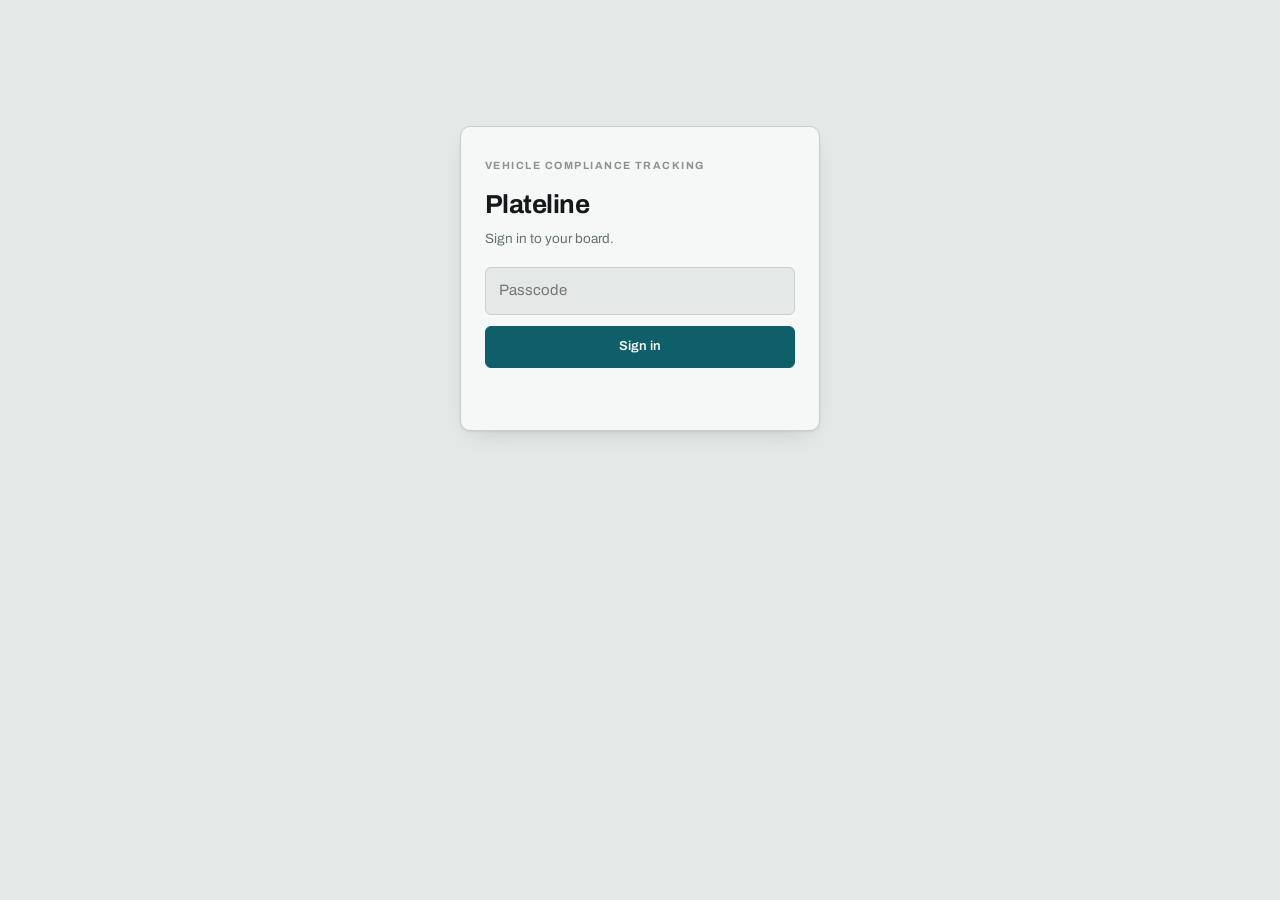
==== index.html @ 348ea940 "Initial commit: Plateline static front end" ====
<!doctype html>
<html lang="en">
<head>
<meta charset="utf-8">
<meta name="viewport" content="width=device-width,initial-scale=1">
<meta name="robots" content="noindex,nofollow">
<meta name="color-scheme" content="light dark">
<title>Plateline</title>
<link rel="icon" href="data:image/svg+xml,%3Csvg xmlns='http://www.w3.org/2000/svg' viewBox='0 0 100 100'%3E%3Ctext y='.9em' font-size='90'%3E%F0%9F%AA%AA%3C/text%3E%3C/svg%3E">
<link rel="preconnect" href="https://fonts.googleapis.com">
<link rel="preconnect" href="https://fonts.gstatic.com" crossorigin>
<link rel="stylesheet" href="https://fonts.googleapis.com/css2?family=Archivo:wght@400;500;600;700&family=IBM+Plex+Mono:wght@400;500;600&family=Source+Serif+4:opsz,wght@8..60,400;8..60,600&display=swap">
<link rel="stylesheet" href="app.css">
</head>
<body>

<div class="signin" id="gate">
  <div class="box">
    <span class="lbl">Vehicle compliance tracking</span>
    <h1>Plateline</h1>
    <p>Sign in to your board.</p>
    <input id="pc" type="password" placeholder="Passcode" autocomplete="current-password" aria-label="Passcode">
    <button class="btn" id="go" type="button">Sign in</button>
    <p class="err" id="gate-err"></p>
  </div>
</div>

<div class="wrap" id="app" hidden>
  <div class="topbar">
    <div>
      <span class="lbl">Vehicle compliance tracking</span>
      <div style="font-size:20px;font-weight:700;letter-spacing:-.02em">Plateline</div>
    </div>
    <div><span class="who">Your board</span> &middot; <a href="#" id="signout">Sign out</a></div>
  </div>

  <div class="stats">
    <div class="stat"><div class="n" id="s-live">0</div><div class="k lbl">In compliance</div></div>
    <div class="stat is-warn"><div class="n" id="s-hold">0</div><div class="k lbl">Waiting on someone</div></div>
    <div class="stat is-bad"><div class="n" id="s-ask">0</div><div class="k lbl">Unread questions</div></div>
    <div class="stat"><div class="n" id="s-done">0</div><div class="k lbl">Finalised</div></div>
  </div>

  <div class="toolrow">
    <input class="search" id="q" type="search" placeholder="Chassis, car, or client&hellip;" aria-label="Search the board">
    <span class="hint">Scroll the board sideways &rarr;</span>
  </div>
  <div class="board"><div class="cols" id="cols"><div class="loading">Loading your board&hellip;</div></div></div>

  <div class="sec">
    <span class="lbl">Add</span>
    <h2>Put a car on the board</h2>
    <p class="sub">Adding a car creates the client, opens their dashboard, and sends the first update if that stage is switched on.</p>
  </div>
  <div class="box" style="padding:16px 18px 18px">
    <div class="addform">
      <input id="a-name" placeholder="Client full name">
      <input id="a-desc" placeholder="Car, e.g. 1998 Toyota Chaser">
      <input id="a-chassis" placeholder="Chassis number">
      <input id="a-phone" placeholder="Mobile, e.g. +61413000000">
      <input id="a-email" placeholder="Email">
      <select id="a-stage" aria-label="Starting stage"></select>
    </div>
    <div style="margin-top:12px;display:flex;gap:9px;flex-wrap:wrap">
      <button class="btn" type="button" id="a-go">Add the car</button>
      <button class="btn ghost" type="button" id="a-clear">Remove the sample cars</button>
    </div>
    <div class="err" id="a-err"></div>
    <div class="linkout" id="a-link" hidden></div>
  </div>

  <div class="sec">
    <span class="lbl">Inbox</span>
    <h2>Questions from clients</h2>
    <p class="sub">Every question is attached to a car, so you never have to ask which one they mean. Reply here and it appears on their dashboard.</p>
  </div>
  <div class="inbox">
    <div class="inbox-list" id="inbox-list" role="list" aria-label="Message threads"></div>
    <div class="inbox-body">
      <div class="thread" id="op-thread" aria-live="polite"></div>
      <div class="composer">
        <textarea id="op-msg" rows="1" placeholder="Reply to this client&hellip;" aria-label="Your reply"></textarea>
        <button class="btn" type="button" id="op-send">Send</button>
      </div>
    </div>
  </div>

  <div class="sec">
    <span class="lbl">Sent automatically</span>
    <h2>The message for every stage</h2>
    <p class="sub">Written once, sent for every car that reaches that stage. Switch any stage off if it is noise.</p>
  </div>
  <div id="noti-banner"></div>
  <div class="noti-grid" id="noti-grid"></div>

  <div class="sec">
    <span class="lbl">Record</span>
    <h2>What has actually gone out</h2>
    <p class="sub">Every message this system has produced, whether it left the building or is waiting on a sending account.</p>
  </div>
  <div class="log" id="log"></div>
  <div style="height:50px"></div>
</div>

<div class="toast" id="toast" role="status" aria-live="polite"></div>

<script>
var API = window.PLATELINE_API || "https://eivyrjzdxtoaqpkwuhta.supabase.co/functions/v1/plateline";
var KEY = "plateline_operator_token";
var S = {stages:[],cars:[],templates:[],log:[]};
var opSel = null, toastTimer = null, timer = null;

function $(i){return document.getElementById(i);}
function esc(s){return String(s==null?"":s).replace(/[&<>"']/g,function(c){
  return {"&":"&amp;","<":"&lt;",">":"&gt;",'"':"&quot;","'":"&#39;"}[c];});}
function tok(){ try{ return localStorage.getItem(KEY); }catch(e){ return window.__t||null; } }
function setTok(v){ try{ v?localStorage.setItem(KEY,v):localStorage.removeItem(KEY); }catch(e){ window.__t=v; } }
function toast(m){var t=$("toast");t.textContent=m;t.classList.add("on");
  if(toastTimer)clearTimeout(toastTimer);toastTimer=setTimeout(function(){t.classList.remove("on");},3600);}

async function api(path, body){
  var o={method:body?"POST":"GET",headers:{"content-type":"application/json"}};
  var t=tok(); if(t) o.headers.authorization="Bearer "+t;
  if(body) o.body=JSON.stringify(body);
  var r;
  try { r = await fetch(API+path, o); } catch(e){ toast("Cannot reach the server."); return null; }
  if(r.status===401){ signOut(); return null; }
  return await r.json().catch(function(){return {};});
}

function signOut(){ setTok(null); if(timer)clearInterval(timer); $("app").hidden=true; $("gate").hidden=false; }
function signedIn(){ $("gate").hidden=true; $("app").hidden=false;
  load(); if(timer)clearInterval(timer); timer=setInterval(load,30000); }

async function doLogin(){
  var e=$("gate-err"); e.textContent="";
  var r;
  try {
    r = await fetch(API+"/api/login",{method:"POST",headers:{"content-type":"application/json"},
      body:JSON.stringify({passcode:$("pc").value})});
  } catch(err){ e.textContent="Cannot reach the server."; return; }
  var d = await r.json().catch(function(){return {};});
  if(!r.ok || !d.token){ e.textContent = d.error || "Could not sign in."; return; }
  setTok(d.token); $("pc").value=""; signedIn();
}
$("go").addEventListener("click", doLogin);
$("pc").addEventListener("keydown", function(ev){ if(ev.key==="Enter") doLogin(); });
$("signout").addEventListener("click", function(ev){ ev.preventDefault(); signOut(); });

async function load(){ var d=await api("/api/op/state"); if(d&&d.stages) S=d; draw(); }
function stageIdx(id){ for(var i=0;i<S.stages.length;i++) if(S.stages[i].id===id) return i; return -1; }

function draw(){
  var live=0,hold=0,done=0,ask=0;
  S.cars.forEach(function(c){ ask+=c.unread;
    if(c.stage==="passed"){done++;return;} live++; if(c.hold)hold++; });
  $("s-live").textContent=live; $("s-hold").textContent=hold;
  $("s-ask").textContent=ask; $("s-done").textContent=done;
  if(!$("a-stage").options.length){
    S.stages.forEach(function(s){ var o=document.createElement("option");
      o.value=s.id; o.textContent=s.op_label; $("a-stage").appendChild(o); });
  }
  drawBoard(); drawInbox(); drawNoti(); drawLog();
}

function drawBoard(){
  var q=($("q").value||"").trim().toLowerCase();
  var cols=$("cols"); cols.textContent="";
  S.stages.forEach(function(st,si){
    var rows=S.cars.filter(function(c){
      if(c.stage!==st.id) return false;
      if(!q) return true;
      return (c.description+" "+c.chassis+" "+c.client.name).toLowerCase().indexOf(q)>-1; });
    var col=document.createElement("div");
    col.className="col"+(si===S.stages.length-1?" is-last":"");
    var h=document.createElement("div"); h.className="col-h";
    h.innerHTML='<span class="lbl">'+esc(st.op_label)+'</span><span class="n">'+rows.length+'</span>';
    col.appendChild(h);
    if(!rows.length){ var e=document.createElement("div"); e.className="col-empty"; e.textContent="—"; col.appendChild(e); }
    rows.forEach(function(c){
      var next=S.stages[stageIdx(c.stage)+1];
      var ageCls=c.days>=21?" bad":c.days>=14?" warn":"";
      var card=document.createElement("div"); card.className="card";
      var open=document.createElement("button"); open.type="button"; open.className="card-open";
      open.innerHTML='<span class="car">'+esc(c.description)+'</span>'+
        '<span class="vin">'+esc(c.chassis)+'</span>'+
        '<span class="who">'+esc(c.client.name)+'</span>'+
        '<span class="chips"><span class="chip age'+ageCls+'">'+c.days+'d here</span>'+
        (c.hold?'<span class="chip hold" title="'+esc(c.hold)+'">waiting on…</span>':'')+
        (c.unread?'<span class="chip ask">'+c.unread+' question'+(c.unread>1?'s':'')+'</span>':'')+'</span>';
      open.addEventListener("click", function(){ opSel=c.id;
        api("/api/op/read",{vehicle_id:c.id}).then(load);
        document.querySelector(".inbox").scrollIntoView({behavior:"smooth",block:"center"}); });
      card.appendChild(open);
      var lk=document.createElement("button"); lk.type="button"; lk.className="adv";
      lk.textContent="Copy their sign-in link";
      lk.addEventListener("click", async function(ev){ ev.stopPropagation();
        var d=await api("/api/op/link",{client_id:c.client.id});
        if(!d||!d.link) return;
        try{ await navigator.clipboard.writeText(d.link); toast("Link copied. Send it to "+c.client.first_name+"."); }
        catch(e){ window.prompt("Copy this link:", d.link); } });
      card.appendChild(lk);
      if(next){
        var b=document.createElement("button"); b.type="button"; b.className="adv";
        b.textContent="→ "+next.op_label;
        b.addEventListener("click", async function(ev){ ev.stopPropagation(); b.disabled=true;
          var d=await api("/api/op/advance",{vehicle_id:c.id});
          if(d&&d.ok){ toast(d.held?("Moved to “"+d.stage+"”. The messages are waiting on a sending account.")
            :(d.sent?("Moved to “"+d.stage+"” and the client was told.")
            :("Moved to “"+d.stage+"”. That stage is switched off."))); }
          else { toast((d&&d.error)||"Could not move that car."); }
          load(); });
        card.appendChild(b);
      }
      col.appendChild(card);
    });
    cols.appendChild(col);
  });
}

function drawInbox(){
  var list=$("inbox-list"); list.textContent="";
  var withMsgs=S.cars.filter(function(c){ return c.messages.some(function(m){ return m.from!=="system"; }); })
    .sort(function(a,b){ return b.unread-a.unread; });
  if(!withMsgs.length){ var e=document.createElement("div"); e.className="log-empty";
    e.textContent="No questions yet."; list.appendChild(e); }
  if(opSel===null && withMsgs.length) opSel=withMsgs[0].id;
  withMsgs.forEach(function(c){
    var real=c.messages.filter(function(m){ return m.from!=="system"; });
    var last=real[real.length-1];
    var b=document.createElement("button"); b.type="button"; b.className="ithread"; b.setAttribute("role","listitem");
    if(c.id===opSel) b.setAttribute("aria-current","true");
    b.innerHTML='<span class="top"><span class="nm">'+esc(c.client.name)+'</span>'+
      (c.unread?'<span class="dot-new" aria-label="unread"></span>':'')+'</span>'+
      '<span class="pv">'+esc((last.from==="office"?"You: ":"")+last.body)+'</span>'+
      '<span class="car">'+esc(c.description)+'</span>';
    b.addEventListener("click", function(){ opSel=c.id; api("/api/op/read",{vehicle_id:c.id}).then(load); });
    list.appendChild(b);
  });
  drawThread($("op-thread"), S.cars.filter(function(c){ return c.id===opSel; })[0]);
}

function drawThread(el,c){
  el.textContent="";
  if(!c){ var e=document.createElement("div"); e.className="msg sys";
    e.textContent="Pick a client on the left."; el.appendChild(e); return; }
  if(!c.messages.length){ var e2=document.createElement("div"); e2.className="msg sys";
    e2.textContent="No messages with "+c.client.name+" yet."; el.appendChild(e2); return; }
  c.messages.forEach(function(m){
    var d=document.createElement("div");
    if(m.from==="system"){ d.className="msg sys"; d.textContent="— "+m.body+" —"; }
    else { d.className="msg "+(m.from==="office"?"us":"them");
      d.innerHTML=esc(m.body)+'<span class="meta">'+
        esc(m.from==="office"?"You":c.client.name)+' · '+esc(m.at)+'</span>'; }
    el.appendChild(d);
  });
  el.scrollTop=el.scrollHeight;
}

function drawNoti(){
  var anyHeld=S.log.some(function(l){ return l.status==="held"; });
  $("noti-banner").innerHTML = anyHeld ?
    '<div class="banner"><b>Nothing is actually being sent yet.</b> The wording, the switches and the record all work. '+
    'To make messages leave the building, add a sending account in your Supabase project settings. '+
    'Until then every message is written down below instead.</div>' : "";
  var g=$("noti-grid"); g.textContent="";
  var demo=S.cars[0];
  S.stages.forEach(function(st){
    var t=S.templates.filter(function(x){ return x.stage_id===st.id; })[0];
    if(!t) return;
    var f=function(s){ return String(s)
      .split("{name}").join(demo?demo.client.first_name:"Alex")
      .split("{car}").join(demo?demo.description:"1998 Toyota Chaser")
      .split("{link}").join("their sign-in link"); };
    var card=document.createElement("div"); card.className="noti";
    var sms=f(t.sms_body);
    card.innerHTML='<div class="noti-h"><span class="st">'+esc(st.client_label)+'</span>'+
      '<label class="toggle"><input type="checkbox" '+(t.enabled?"checked":"")+
      ' aria-label="Send messages at '+esc(st.client_label)+'"><span class="track"></span>'+
      '<span>'+(t.enabled?"on":"off")+'</span></label></div>'+
      '<div class="wire sms"><span class="wk">Text message</span>'+esc(sms)+'</div>'+
      '<div class="wire mail"><span class="wk">Email</span><span class="subj">'+esc(f(t.email_subject))+'</span>'+
      '<span class="bd">'+esc(f(t.email_body))+'</span></div>'+
      '<span class="count">'+sms.length+' characters · 1 text</span>';
    card.querySelector("input").addEventListener("change", async function(ev){
      await api("/api/op/toggle",{stage_id:st.id,enabled:ev.target.checked});
      toast(ev.target.checked?('“'+st.client_label+'” will notify clients.')
        :('“'+st.client_label+'” will not notify. Their dashboard still updates.'));
      load(); });
    g.appendChild(card);
  });
}

function drawLog(){
  var l=$("log"); l.textContent="";
  if(!S.log.length){ var e=document.createElement("div"); e.className="log-empty";
    e.textContent="Nothing yet. Move a car along and it lands here."; l.appendChild(e); return; }
  S.log.forEach(function(s){
    var r=document.createElement("div"); r.className="logrow";
    var badge='<span class="'+esc(s.status)+'">'+(s.status==="held"?"waiting":esc(s.status))+'</span>';
    r.innerHTML='<span class="ch">'+esc(s.channel)+'</span>'+
      '<span class="tx">'+badge+' <b>'+esc(s.recipient)+'</b><br>'+esc(s.body)+
      (s.detail?'<br><span style="color:var(--faint);font-size:11.5px">'+esc(s.detail)+'</span>':'')+'</span>';
    l.appendChild(r);
  });
}

$("op-send").addEventListener("click", async function(){
  var box=$("op-msg"); var t=(box.value||"").trim();
  if(!t){ box.focus(); return; }
  if(!opSel){ toast("Pick a client first."); return; }
  await api("/api/op/reply",{vehicle_id:opSel,body:t});
  box.value=""; await load(); toast("Replied. It is on their dashboard now.");
});

$("a-go").addEventListener("click", async function(){
  $("a-err").textContent=""; $("a-link").hidden=true;
  var d=await api("/api/op/add",{
    name:$("a-name").value, description:$("a-desc").value, chassis:$("a-chassis").value,
    phone:$("a-phone").value, email:$("a-email").value, stage:$("a-stage").value});
  if(!d||d.error){ $("a-err").textContent=(d&&d.error)||"Could not add that car."; return; }
  $("a-link").hidden=false;
  $("a-link").textContent="Their sign-in link: "+d.link;
  ["a-name","a-desc","a-chassis","a-phone","a-email"].forEach(function(i){ $(i).value=""; });
  await load(); toast("Car added. Send them the link above.");
});

$("a-clear").addEventListener("click", async function(){
  await api("/api/op/clear_samples",{}); opSel=null; await load(); toast("Sample cars removed.");
});

$("q").addEventListener("input", drawBoard);
if(tok()) signedIn();
</script>
</body>
</html>
---- app.css ----
:root{
    --ground:#E4E8E7;
    --field:#D6DCDB;
    --surface:#F6F8F7;
    --surface-2:#EDF1F0;
    --ink:#14181A;
    --ink-2:#3D4749;
    --mute:#66716F;
    --faint:#8A9391;
    --hair:#C6CFCD;
    --hair-2:#B2BDBB;
    --accent:#0F5F6B;
    --accent-hot:#12808F;
    --accent-tint:#DDEAEB;
    --accent-line:#9FC3C7;
    --good:#1C6E4A;
    --good-tint:#DCEBE2;
    --warn:#96600A;
    --warn-tint:#F2E7CE;
    --bad:#9E3427;
    --bad-tint:#F3DFDB;
    --metal-1:#CBD3D1;
    --metal-2:#E6EAE9;
    --on-accent:#F6F8F7;
    --shadow:0 1px 2px rgba(20,24,26,.07),0 8px 24px -12px rgba(20,24,26,.22);
  }
  @media (prefers-color-scheme: dark){
    :root:not([data-theme="light"]){
      --ground:#0D1112; --field:#090C0D; --surface:#161B1C; --surface-2:#1D2425;
      --ink:#E9EEED; --ink-2:#BAC4C3; --mute:#8B9694; --faint:#6B7674;
      --hair:#2A3335; --hair-2:#3A4547;
      --accent:#4FB6C4; --accent-hot:#6ACEDB; --accent-tint:#12292D; --accent-line:#2C5A61;
      --good:#5CBE8C; --good-tint:#12291F;
      --warn:#D8A63F; --warn-tint:#2B2213;
      --bad:#E0776A; --bad-tint:#2E1815;
      --metal-1:#232B2C; --metal-2:#161B1C; --on-accent:#0D1112;
      --shadow:0 1px 2px rgba(0,0,0,.5),0 10px 28px -14px rgba(0,0,0,.8);
    }
  }
  :root[data-theme="dark"]{
    --ground:#0D1112; --field:#090C0D; --surface:#161B1C; --surface-2:#1D2425;
    --ink:#E9EEED; --ink-2:#BAC4C3; --mute:#8B9694; --faint:#6B7674;
    --hair:#2A3335; --hair-2:#3A4547;
    --accent:#4FB6C4; --accent-hot:#6ACEDB; --accent-tint:#12292D; --accent-line:#2C5A61;
    --good:#5CBE8C; --good-tint:#12291F;
    --warn:#D8A63F; --warn-tint:#2B2213;
    --bad:#E0776A; --bad-tint:#2E1815;
    --metal-1:#232B2C; --metal-2:#161B1C; --on-accent:#0D1112;
    --shadow:0 1px 2px rgba(0,0,0,.5),0 10px 28px -14px rgba(0,0,0,.8);
  }

  *{box-sizing:border-box}
  body{
    margin:0;background:var(--ground);color:var(--ink);
    font-family:"Archivo",system-ui,-apple-system,"Segoe UI",sans-serif;
    font-size:15px;line-height:1.55;-webkit-font-smoothing:antialiased;
  }
  .wrap{max-width:1180px;margin:0 auto;padding:0 20px}
  h1,h2,h3{text-wrap:balance;margin:0}
  .lbl{font-size:10.5px;font-weight:700;letter-spacing:.14em;text-transform:uppercase;color:var(--faint)}

  .stats{display:flex;gap:34px;flex-wrap:wrap;padding:4px 0 20px}
  .stat .n{font-size:29px;font-weight:700;letter-spacing:-.02em;line-height:1.05;
    font-family:"IBM Plex Mono",monospace;font-variant-numeric:tabular-nums}
  .stat.is-warn .n{color:var(--warn)}
  .stat.is-bad .n{color:var(--bad)}
  .stat .k{margin-top:2px}

  .toolrow{display:flex;gap:10px;align-items:center;flex-wrap:wrap;padding-bottom:16px}
  .search{font:inherit;font-size:13.5px;color:var(--ink);background:var(--surface);border:1px solid var(--hair);
    border-radius:6px;padding:9px 12px;min-height:40px;width:min(320px,100%)}
  .search::placeholder{color:var(--faint)}
  .search:focus-visible{outline:2px solid var(--accent-hot);outline-offset:-1px;border-color:var(--accent)}
  .hint{font-size:12.5px;color:var(--faint)}

  .board{overflow-x:auto;padding:2px 0 22px;scrollbar-width:thin}
  .cols{display:flex;gap:10px;min-width:min-content;align-items:flex-start}
  .col{flex:0 0 218px;background:var(--surface-2);border:1px solid var(--hair);border-radius:8px;padding:9px}
  .col-h{display:flex;justify-content:space-between;align-items:baseline;gap:8px;margin-bottom:9px;padding:0 2px}
  .col-h .n{font-family:"IBM Plex Mono",monospace;font-size:12px;color:var(--faint);font-variant-numeric:tabular-nums}
  .col.is-last{background:var(--good-tint);border-color:var(--accent-line)}

  .card{background:var(--surface);border:1px solid var(--hair);border-radius:6px;padding:10px;margin-bottom:7px;
    transition:border-color .13s}
  .card:hover{border-color:var(--accent)}
  .card-open{display:block;width:100%;text-align:left;font:inherit;color:inherit;background:none;border:0;
    padding:0;margin:0;cursor:pointer}
  .card-open:focus-visible{outline:2px solid var(--accent-hot);outline-offset:2px;border-radius:3px}
  .card .car{display:block;font-size:13px;font-weight:600;line-height:1.3;color:var(--ink)}
  .card .vin{display:block;font-family:"IBM Plex Mono",monospace;font-size:10.5px;color:var(--faint);margin-top:2px}
  .card .who{display:block;font-size:12px;color:var(--mute);margin-top:4px}
  .chips{display:flex;gap:5px;flex-wrap:wrap;margin-top:7px}
  .chip{font-size:10.5px;font-weight:600;border-radius:3px;padding:2px 6px;
    font-family:"IBM Plex Mono",monospace;font-variant-numeric:tabular-nums}
  .chip.age{background:var(--surface-2);color:var(--mute)}
  .chip.age.warn{background:var(--warn-tint);color:var(--warn)}
  .chip.age.bad{background:var(--bad-tint);color:var(--bad)}
  .chip.hold{background:var(--warn-tint);color:var(--warn);font-family:"Archivo",sans-serif;
    max-width:100%;overflow:hidden;text-overflow:ellipsis;white-space:nowrap}
  .chip.ask{background:var(--bad-tint);color:var(--bad);font-family:"Archivo",sans-serif}
  .adv{margin-top:8px;font:inherit;font-size:11.5px;font-weight:600;background:var(--accent-tint);color:var(--accent);
    border:1px solid var(--accent-line);border-radius:5px;padding:5px 8px;min-height:32px;width:100%;
    cursor:pointer;text-align:left;transition:background .13s}
  .adv:hover{background:var(--surface)}
  .adv:focus-visible{outline:2px solid var(--accent-hot);outline-offset:1px}
  .col-empty{font-size:11.5px;color:var(--faint);padding:5px 3px 7px;font-family:"IBM Plex Mono",monospace}

  .sec{padding:26px 0 6px}
  .sec h2{font-size:19px;font-weight:600;letter-spacing:-.012em;margin:7px 0 4px}
  .sec p.sub{margin:0;font-size:13.5px;color:var(--mute);max-width:62ch}
  .box{background:var(--surface);border:1px solid var(--hair);border-radius:8px}

  .inbox{display:grid;grid-template-columns:270px minmax(0,1fr);gap:0;margin-top:16px;
    border:1px solid var(--hair);border-radius:8px;overflow:hidden;background:var(--surface)}
  @media(max-width:760px){.inbox{grid-template-columns:1fr}}
  .inbox-list{border-right:1px solid var(--hair);background:var(--surface-2);max-height:396px;overflow-y:auto}
  @media(max-width:760px){.inbox-list{border-right:0;border-bottom:1px solid var(--hair);max-height:230px}}
  .ithread{display:block;width:100%;text-align:left;font:inherit;background:none;border:0;
    border-bottom:1px solid var(--hair);padding:11px 13px;cursor:pointer;color:var(--ink-2)}
  .ithread:hover{background:var(--surface)}
  .ithread:focus-visible{outline:2px solid var(--accent-hot);outline-offset:-2px}
  .ithread[aria-current="true"]{background:var(--surface);box-shadow:inset 3px 0 0 var(--accent)}
  .ithread .top{display:flex;justify-content:space-between;align-items:baseline;gap:8px}
  .ithread .nm{font-size:13px;font-weight:600;color:var(--ink)}
  .ithread .pv{font-size:12px;color:var(--mute);margin-top:2px;overflow:hidden;text-overflow:ellipsis;white-space:nowrap}
  .ithread .car{font-family:"IBM Plex Mono",monospace;font-size:10.5px;color:var(--faint);margin-top:3px}
  .dot-new{width:7px;height:7px;border-radius:50%;background:var(--bad);flex:0 0 auto}
  .inbox-body{display:flex;flex-direction:column;min-height:396px}

  .thread{flex:1;padding:16px;display:flex;flex-direction:column;gap:11px;overflow-y:auto;max-height:320px}
  .msg{max-width:82%;padding:9px 12px;border-radius:9px;font-size:13.5px;line-height:1.5}
  .msg .meta{display:block;font-size:10.5px;color:var(--faint);margin-top:5px;
    font-family:"IBM Plex Mono",monospace}
  .msg.them{align-self:flex-start;background:var(--surface-2);border:1px solid var(--hair);color:var(--ink)}
  .msg.us{align-self:flex-end;background:var(--accent-tint);border:1px solid var(--accent-line);color:var(--ink)}
  .msg.sys{align-self:center;max-width:100%;background:none;border:0;color:var(--faint);font-size:11.5px;
    text-align:center;font-family:"IBM Plex Mono",monospace;padding:2px}
  .composer{display:flex;gap:8px;padding:12px;border-top:1px solid var(--hair);background:var(--surface-2);align-items:flex-end}
  .composer textarea{flex:1;font:inherit;font-size:13.5px;color:var(--ink);background:var(--surface);
    border:1px solid var(--hair);border-radius:6px;padding:9px 11px;resize:none;min-height:42px;line-height:1.45}
  .composer textarea:focus-visible{outline:2px solid var(--accent-hot);outline-offset:-1px;border-color:var(--accent)}
  .btn{font:inherit;font-size:13px;font-weight:600;background:var(--accent);color:var(--on-accent);
    border:1px solid var(--accent);border-radius:6px;padding:9px 15px;min-height:42px;cursor:pointer;
    transition:background .13s}
  .btn:hover{background:var(--accent-hot);border-color:var(--accent-hot)}
  .btn:focus-visible{outline:2px solid var(--accent-hot);outline-offset:2px}
  .btn.ghost{background:none;color:var(--accent);border-color:var(--accent-line)}
  .btn.ghost:hover{background:var(--accent-tint)}

  .appnav{display:flex;gap:2px;padding:8px 11px 0;border-bottom:1px solid var(--hair);background:var(--surface-2)}
  .appnav button{font:inherit;font-size:12.5px;font-weight:600;color:var(--mute);background:none;border:0;
    border-bottom:2px solid transparent;padding:7px 11px 9px;cursor:pointer;min-height:36px;
    display:inline-flex;align-items:center;gap:6px}
  .appnav button:hover{color:var(--ink)}
  .appnav button[aria-selected="true"]{color:var(--ink);border-bottom-color:var(--accent)}
  .appnav button:focus-visible{outline:2px solid var(--accent-hot);outline-offset:-2px}
  .pip{font-family:"IBM Plex Mono",monospace;font-size:10px;font-weight:700;background:var(--bad);color:#fff;
    border-radius:9px;padding:1px 6px;line-height:1.5}
  .pip.zero{display:none}

  .c-car{font-size:21px;font-weight:600;letter-spacing:-.012em;line-height:1.25;margin:16px 0 2px}
  .c-vin{font-family:"IBM Plex Mono",monospace;font-size:11px;color:var(--faint)}
  .c-now{margin-top:18px;padding:16px 17px;background:var(--accent-tint);border:1px solid var(--accent-line);border-radius:7px}
  .c-now .k{font-size:10px;font-weight:700;letter-spacing:.14em;text-transform:uppercase;color:var(--accent)}
  .c-now .v{font-family:"Source Serif 4",Georgia,serif;font-size:25px;font-weight:600;line-height:1.2;
    margin-top:4px;color:var(--ink);letter-spacing:-.01em}
  .c-now .s{font-family:"IBM Plex Mono",monospace;font-size:11px;color:var(--mute);margin-top:5px}

  .steps{display:flex;list-style:none;margin:22px 0 0;padding:0}
  .step{flex:1;position:relative;padding-top:19px;text-align:center;min-width:0}
  .step::before,.step::after{content:"";position:absolute;top:4px;height:2px;background:var(--hair-2)}
  .step::before{left:0;width:50%} .step::after{right:0;width:50%}
  .step:first-child::before,.step:last-child::after{display:none}
  .step.done::before,.step.done::after,.step.now::before{background:var(--accent)}
  .dot{position:absolute;top:0;left:50%;transform:translateX(-50%);width:11px;height:11px;border-radius:50%;
    border:2px solid var(--hair-2);background:var(--ground);z-index:1}
  .step.done .dot{background:var(--accent);border-color:var(--accent)}
  .step.now .dot{background:var(--accent);border-color:var(--accent);box-shadow:0 0 0 3px var(--accent-tint)}
  .step .t{font-size:11px;color:var(--faint);padding:0 2px}
  .step.now .t{color:var(--ink);font-weight:600}

  .c-blurb{font-family:"Source Serif 4",Georgia,serif;font-size:15.5px;line-height:1.6;color:var(--ink-2);margin:20px 0 0}
  .c-box{margin-top:14px;font-size:13px;line-height:1.55;border-radius:6px;padding:11px 13px}
  .c-box.wait{background:var(--warn-tint);color:var(--ink);border:1px solid var(--warn)}
  .c-box.next{background:var(--surface-2);color:var(--ink-2);border:1px solid var(--hair)}
  .c-box b{color:var(--ink)}
  .c-hist{margin-top:20px;padding-top:15px;border-top:1px solid var(--hair)}
  .ev{display:flex;gap:11px;padding:4px 0;font-size:12.5px;align-items:baseline}
  .ev .d{font-family:"IBM Plex Mono",monospace;font-size:11px;color:var(--faint);white-space:nowrap;min-width:54px}
  .ev .w{color:var(--ink-2)}
  .c-foot{margin-top:18px;font-size:11px;color:var(--faint);line-height:1.5}

  .noti-grid{display:grid;grid-template-columns:repeat(auto-fit,minmax(316px,1fr));gap:14px;margin-top:18px}
  .noti{background:var(--surface);border:1px solid var(--hair);border-radius:8px;padding:15px 16px 16px}
  .noti-h{display:flex;justify-content:space-between;align-items:center;gap:10px}
  .noti-h .st{font-size:13px;font-weight:600;color:var(--ink)}
  .toggle{display:inline-flex;align-items:center;gap:7px;font-size:11px;color:var(--mute);cursor:pointer;
    font-family:"IBM Plex Mono",monospace}
  .toggle input{position:absolute;opacity:0;width:1px;height:1px}
  .track{width:30px;height:17px;border-radius:9px;background:var(--hair-2);position:relative;transition:background .15s}
  .track::after{content:"";position:absolute;top:2px;left:2px;width:13px;height:13px;border-radius:50%;
    background:var(--surface);transition:transform .15s}
  .toggle input:checked + .track{background:var(--accent)}
  .toggle input:checked + .track::after{transform:translateX(13px)}
  .toggle input:focus-visible + .track{outline:2px solid var(--accent-hot);outline-offset:2px}
  .wire{margin-top:12px;border-radius:6px;padding:11px 12px;font-size:12.5px;line-height:1.5}
  .wire.sms{background:var(--surface-2);border:1px solid var(--hair);font-family:"IBM Plex Mono",monospace;font-size:11.5px}
  .wire.mail{background:var(--ground);border:1px solid var(--hair)}
  .wire .wk{font-size:9.5px;font-weight:700;letter-spacing:.14em;text-transform:uppercase;color:var(--faint);
    display:block;margin-bottom:5px;font-family:"Archivo",sans-serif}
  .wire .subj{font-weight:600;color:var(--ink);display:block;margin-bottom:4px}
  .wire .bd{color:var(--mute)}
  .count{font-family:"IBM Plex Mono",monospace;font-size:10.5px;color:var(--faint);margin-top:8px;display:block}

  .log{margin-top:16px;border:1px solid var(--hair);border-radius:8px;overflow:hidden;background:var(--surface)}
  .logrow{display:grid;grid-template-columns:64px 1fr;gap:12px;padding:11px 14px;border-bottom:1px solid var(--hair);
    font-size:12.5px;align-items:baseline}
  .logrow:last-child{border-bottom:0}
  .logrow .ch{font-family:"IBM Plex Mono",monospace;font-size:10px;font-weight:700;letter-spacing:.08em;
    text-transform:uppercase;color:var(--accent)}
  .logrow .tx{color:var(--ink-2);line-height:1.5}
  .logrow .tx b{color:var(--ink)}
  .log-empty{padding:22px 16px;text-align:center;font-size:13px;color:var(--faint)}

  .toast{position:fixed;left:50%;bottom:26px;transform:translateX(-50%) translateY(14px);
    background:var(--ink);color:var(--ground);font-size:13px;font-weight:500;padding:11px 17px;border-radius:7px;
    box-shadow:var(--shadow);z-index:40;opacity:0;pointer-events:none;transition:opacity .2s,transform .2s;
    max-width:calc(100vw - 32px);line-height:1.45}
  .toast.on{opacity:1;transform:translateX(-50%) translateY(0)}

  .signin{max-width:400px;margin:14vh auto;padding:0 20px}
  .signin .box{padding:26px 24px;box-shadow:var(--shadow);border-radius:10px}
  .signin h1{font-size:26px;font-weight:700;letter-spacing:-.02em;margin:8px 0 4px}
  .signin p{margin:0 0 18px;font-size:13.5px;color:var(--mute)}
  .signin input{width:100%;font:inherit;font-size:15px;color:var(--ink);background:var(--ground);
    border:1px solid var(--hair);border-radius:6px;padding:11px 13px;min-height:44px;margin-bottom:11px}
  .signin input:focus-visible{outline:2px solid var(--accent-hot);outline-offset:-1px;border-color:var(--accent)}
  .signin .btn{width:100%;display:flex;justify-content:center}
  .err{color:var(--bad);font-size:13px;margin:10px 0 0;min-height:18px}
  .topbar{display:flex;justify-content:space-between;align-items:center;gap:14px;flex-wrap:wrap;
    padding:14px 0;border-bottom:1px solid var(--hair);margin-bottom:4px}
  .topbar .who{font-size:12.5px;color:var(--mute)}
  .topbar a{color:var(--accent);font-size:12.5px;font-weight:600;text-decoration:none}
  .addform{display:grid;grid-template-columns:repeat(auto-fit,minmax(170px,1fr));gap:10px;margin-top:4px}
  .addform input,.addform select{font:inherit;font-size:13.5px;color:var(--ink);background:var(--ground);
    border:1px solid var(--hair);border-radius:6px;padding:9px 11px;min-height:40px;width:100%}
  .addform input:focus-visible,.addform select:focus-visible{outline:2px solid var(--accent-hot);outline-offset:-1px}
  .linkout{margin-top:12px;font-family:"IBM Plex Mono",monospace;font-size:11.5px;color:var(--ink);
    background:var(--accent-tint);border:1px solid var(--accent-line);border-radius:6px;padding:10px 12px;
    word-break:break-all;line-height:1.5}
  .held{background:var(--warn-tint);color:var(--warn);border-radius:3px;padding:1px 6px;font-size:10.5px;
    font-weight:600;font-family:"IBM Plex Mono",monospace}
  .sent{background:var(--good-tint);color:var(--good);border-radius:3px;padding:1px 6px;font-size:10.5px;
    font-weight:600;font-family:"IBM Plex Mono",monospace}
  .failed{background:var(--bad-tint);color:var(--bad);border-radius:3px;padding:1px 6px;font-size:10.5px;
    font-weight:600;font-family:"IBM Plex Mono",monospace}
  .banner{background:var(--warn-tint);border:1px solid var(--warn);border-radius:7px;padding:12px 14px;
    font-size:13px;color:var(--ink);margin:16px 0 0;line-height:1.55}
  .loading{padding:40px 0;text-align:center;color:var(--faint);font-size:13.5px}

  @media (prefers-reduced-motion: reduce){*{transition-duration:.01ms !important;animation-duration:.01ms !important}}
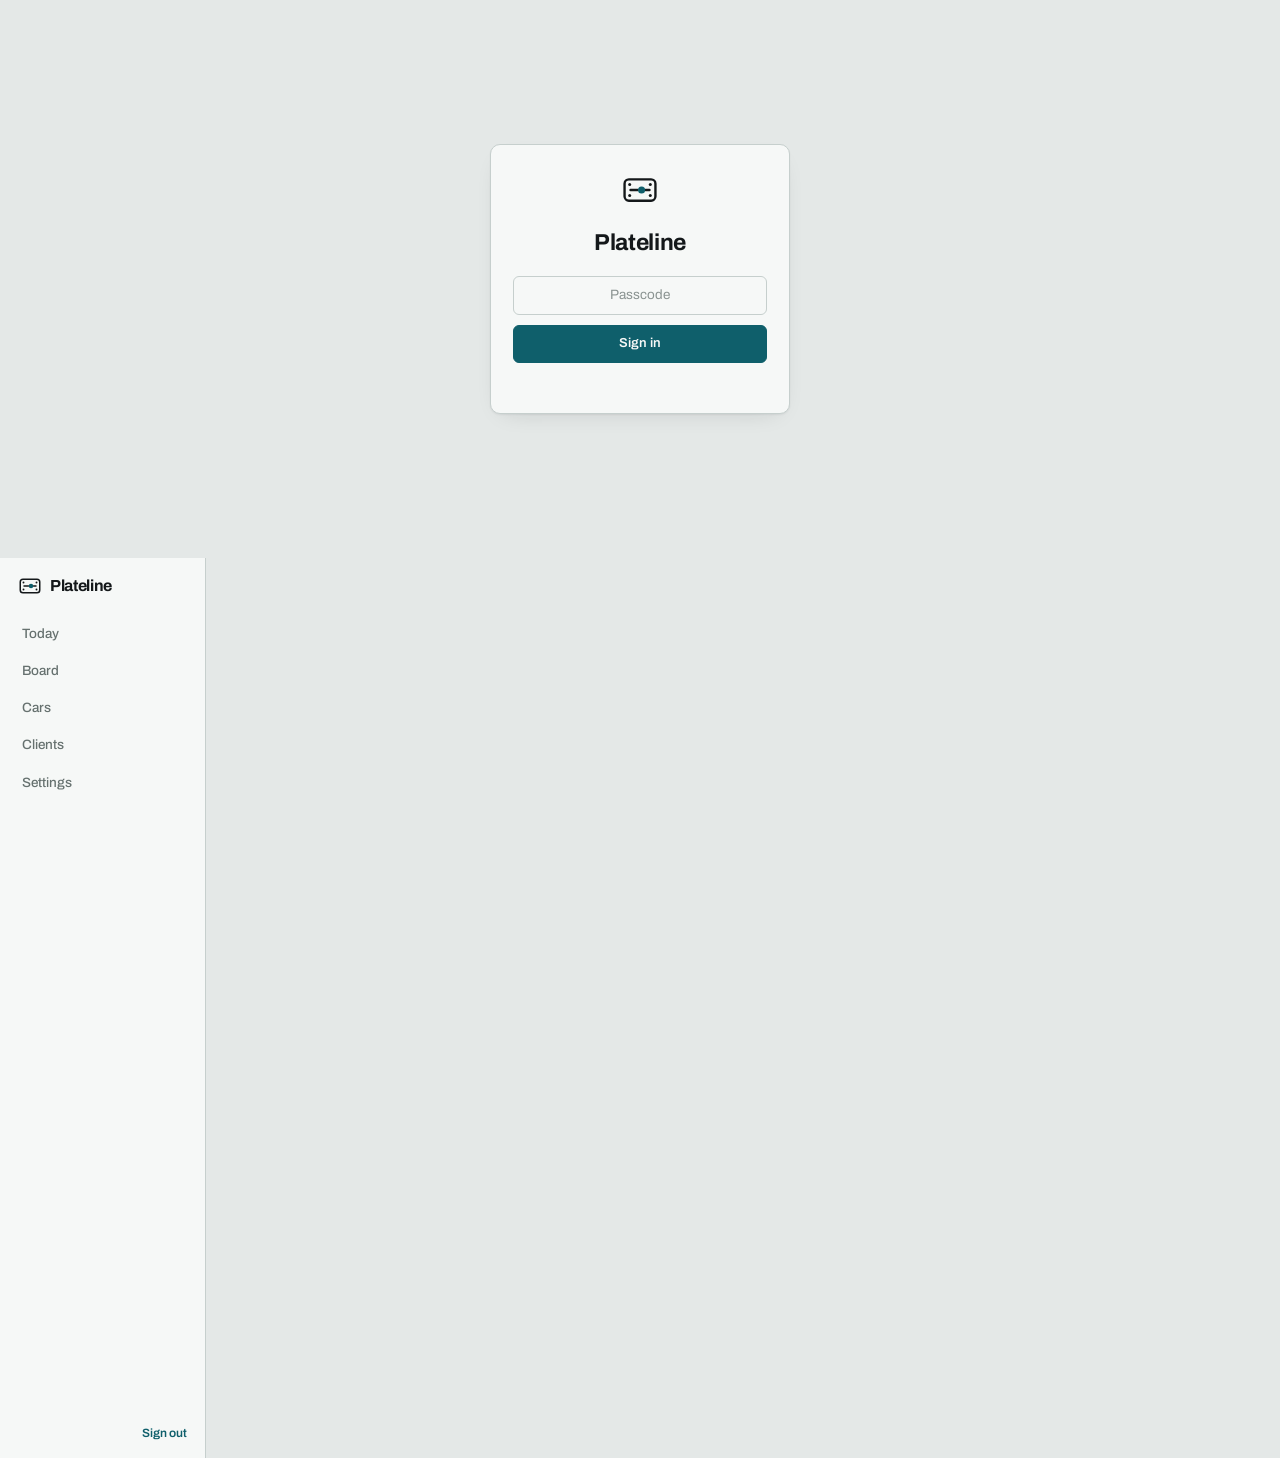
==== commit 7cc47237: "Rename index (1).html to index.html" ====
--- a/index.html
+++ b/index.html
@@ -6,331 +6,46 @@
 <meta name="robots" content="noindex,nofollow">
 <meta name="color-scheme" content="light dark">
 <title>Plateline</title>
-<link rel="icon" href="data:image/svg+xml,%3Csvg xmlns='http://www.w3.org/2000/svg' viewBox='0 0 100 100'%3E%3Ctext y='.9em' font-size='90'%3E%F0%9F%AA%AA%3C/text%3E%3C/svg%3E">
+<link rel="icon" href="favicon.svg">
 <link rel="preconnect" href="https://fonts.googleapis.com">
 <link rel="preconnect" href="https://fonts.gstatic.com" crossorigin>
-<link rel="stylesheet" href="https://fonts.googleapis.com/css2?family=Archivo:wght@400;500;600;700&family=IBM+Plex+Mono:wght@400;500;600&family=Source+Serif+4:opsz,wght@8..60,400;8..60,600&display=swap">
+<link rel="stylesheet" href="https://fonts.googleapis.com/css2?family=Archivo:wght@400;500;600;700&family=IBM+Plex+Mono:wght@400;500;600&display=swap">
 <link rel="stylesheet" href="app.css">
 </head>
 <body>
 
-<div class="signin" id="gate">
-  <div class="box">
-    <span class="lbl">Vehicle compliance tracking</span>
+<div class="signin" id="gate" hidden>
+  <form class="box" id="gate-form">
+    <svg class="mark" width="38" height="38" viewBox="0 0 48 48" fill="none" aria-hidden="true"><rect x="4.5" y="10.5" width="39" height="27" rx="5.5" stroke="currentColor" stroke-width="3"/><circle cx="11" cy="17" r="1.9" fill="currentColor"/><circle cx="37" cy="17" r="1.9" fill="currentColor"/><circle cx="11" cy="31" r="1.9" fill="currentColor"/><circle cx="37" cy="31" r="1.9" fill="currentColor"/><path d="M12 24h9" stroke="currentColor" stroke-width="3" stroke-linecap="round"/><path d="M31 24h5" stroke="currentColor" stroke-width="3" stroke-linecap="round"/><circle cx="26" cy="24" r="4.5" fill="var(--accent)"/></svg>
     <h1>Plateline</h1>
-    <p>Sign in to your board.</p>
     <input id="pc" type="password" placeholder="Passcode" autocomplete="current-password" aria-label="Passcode">
-    <button class="btn" id="go" type="button">Sign in</button>
+    <button class="btn" type="submit">Sign in</button>
     <p class="err" id="gate-err"></p>
-  </div>
+  </form>
 </div>
 
-<div class="wrap" id="app" hidden>
-  <div class="topbar">
-    <div>
-      <span class="lbl">Vehicle compliance tracking</span>
-      <div style="font-size:20px;font-weight:700;letter-spacing:-.02em">Plateline</div>
+<div class="shell" id="app" hidden>
+  <aside class="sidebar">
+    <a class="logo" href="#/today">
+      <svg width="24" height="24" viewBox="0 0 48 48" fill="none" aria-hidden="true"><rect x="4.5" y="10.5" width="39" height="27" rx="5.5" stroke="currentColor" stroke-width="3"/><circle cx="11" cy="17" r="1.9" fill="currentColor"/><circle cx="37" cy="17" r="1.9" fill="currentColor"/><circle cx="11" cy="31" r="1.9" fill="currentColor"/><circle cx="37" cy="31" r="1.9" fill="currentColor"/><path d="M12 24h9" stroke="currentColor" stroke-width="3" stroke-linecap="round"/><path d="M31 24h5" stroke="currentColor" stroke-width="3" stroke-linecap="round"/><circle cx="26" cy="24" r="4.5" fill="var(--accent)"/></svg>
+      <span>Plateline</span>
+    </a>
+    <nav class="nav" id="nav" aria-label="Sections">
+      <a href="#/today" data-nav="today">Today <span class="pip" id="pip-today"></span></a>
+      <a href="#/board" data-nav="board">Board</a>
+      <a href="#/jobs" data-nav="jobs">Cars</a>
+      <a href="#/clients" data-nav="clients">Clients</a>
+      <a href="#/settings" data-nav="settings">Settings</a>
+    </nav>
+    <div class="side-foot">
+      <span class="who" id="me"></span>
+      <a href="#" id="signout">Sign out</a>
     </div>
-    <div><span class="who">Your board</span> &middot; <a href="#" id="signout">Sign out</a></div>
-  </div>
-
-  <div class="stats">
-    <div class="stat"><div class="n" id="s-live">0</div><div class="k lbl">In compliance</div></div>
-    <div class="stat is-warn"><div class="n" id="s-hold">0</div><div class="k lbl">Waiting on someone</div></div>
-    <div class="stat is-bad"><div class="n" id="s-ask">0</div><div class="k lbl">Unread questions</div></div>
-    <div class="stat"><div class="n" id="s-done">0</div><div class="k lbl">Finalised</div></div>
-  </div>
-
-  <div class="toolrow">
-    <input class="search" id="q" type="search" placeholder="Chassis, car, or client&hellip;" aria-label="Search the board">
-    <span class="hint">Scroll the board sideways &rarr;</span>
-  </div>
-  <div class="board"><div class="cols" id="cols"><div class="loading">Loading your board&hellip;</div></div></div>
-
-  <div class="sec">
-    <span class="lbl">Add</span>
-    <h2>Put a car on the board</h2>
-    <p class="sub">Adding a car creates the client, opens their dashboard, and sends the first update if that stage is switched on.</p>
-  </div>
-  <div class="box" style="padding:16px 18px 18px">
-    <div class="addform">
-      <input id="a-name" placeholder="Client full name">
-      <input id="a-desc" placeholder="Car, e.g. 1998 Toyota Chaser">
-      <input id="a-chassis" placeholder="Chassis number">
-      <input id="a-phone" placeholder="Mobile, e.g. +61413000000">
-      <input id="a-email" placeholder="Email">
-      <select id="a-stage" aria-label="Starting stage"></select>
-    </div>
-    <div style="margin-top:12px;display:flex;gap:9px;flex-wrap:wrap">
-      <button class="btn" type="button" id="a-go">Add the car</button>
-      <button class="btn ghost" type="button" id="a-clear">Remove the sample cars</button>
-    </div>
-    <div class="err" id="a-err"></div>
-    <div class="linkout" id="a-link" hidden></div>
-  </div>
-
-  <div class="sec">
-    <span class="lbl">Inbox</span>
-    <h2>Questions from clients</h2>
-    <p class="sub">Every question is attached to a car, so you never have to ask which one they mean. Reply here and it appears on their dashboard.</p>
-  </div>
-  <div class="inbox">
-    <div class="inbox-list" id="inbox-list" role="list" aria-label="Message threads"></div>
-    <div class="inbox-body">
-      <div class="thread" id="op-thread" aria-live="polite"></div>
-      <div class="composer">
-        <textarea id="op-msg" rows="1" placeholder="Reply to this client&hellip;" aria-label="Your reply"></textarea>
-        <button class="btn" type="button" id="op-send">Send</button>
-      </div>
-    </div>
-  </div>
-
-  <div class="sec">
-    <span class="lbl">Sent automatically</span>
-    <h2>The message for every stage</h2>
-    <p class="sub">Written once, sent for every car that reaches that stage. Switch any stage off if it is noise.</p>
-  </div>
-  <div id="noti-banner"></div>
-  <div class="noti-grid" id="noti-grid"></div>
-
-  <div class="sec">
-    <span class="lbl">Record</span>
-    <h2>What has actually gone out</h2>
-    <p class="sub">Every message this system has produced, whether it left the building or is waiting on a sending account.</p>
-  </div>
-  <div class="log" id="log"></div>
-  <div style="height:50px"></div>
+  </aside>
+  <main class="main" id="main"></main>
 </div>
 
 <div class="toast" id="toast" role="status" aria-live="polite"></div>
-
-<script>
-var API = window.PLATELINE_API || "https://eivyrjzdxtoaqpkwuhta.supabase.co/functions/v1/plateline";
-var KEY = "plateline_operator_token";
-var S = {stages:[],cars:[],templates:[],log:[]};
-var opSel = null, toastTimer = null, timer = null;
-
-function $(i){return document.getElementById(i);}
-function esc(s){return String(s==null?"":s).replace(/[&<>"']/g,function(c){
-  return {"&":"&amp;","<":"&lt;",">":"&gt;",'"':"&quot;","'":"&#39;"}[c];});}
-function tok(){ try{ return localStorage.getItem(KEY); }catch(e){ return window.__t||null; } }
-function setTok(v){ try{ v?localStorage.setItem(KEY,v):localStorage.removeItem(KEY); }catch(e){ window.__t=v; } }
-function toast(m){var t=$("toast");t.textContent=m;t.classList.add("on");
-  if(toastTimer)clearTimeout(toastTimer);toastTimer=setTimeout(function(){t.classList.remove("on");},3600);}
-
-async function api(path, body){
-  var o={method:body?"POST":"GET",headers:{"content-type":"application/json"}};
-  var t=tok(); if(t) o.headers.authorization="Bearer "+t;
-  if(body) o.body=JSON.stringify(body);
-  var r;
-  try { r = await fetch(API+path, o); } catch(e){ toast("Cannot reach the server."); return null; }
-  if(r.status===401){ signOut(); return null; }
-  return await r.json().catch(function(){return {};});
-}
-
-function signOut(){ setTok(null); if(timer)clearInterval(timer); $("app").hidden=true; $("gate").hidden=false; }
-function signedIn(){ $("gate").hidden=true; $("app").hidden=false;
-  load(); if(timer)clearInterval(timer); timer=setInterval(load,30000); }
-
-async function doLogin(){
-  var e=$("gate-err"); e.textContent="";
-  var r;
-  try {
-    r = await fetch(API+"/api/login",{method:"POST",headers:{"content-type":"application/json"},
-      body:JSON.stringify({passcode:$("pc").value})});
-  } catch(err){ e.textContent="Cannot reach the server."; return; }
-  var d = await r.json().catch(function(){return {};});
-  if(!r.ok || !d.token){ e.textContent = d.error || "Could not sign in."; return; }
-  setTok(d.token); $("pc").value=""; signedIn();
-}
-$("go").addEventListener("click", doLogin);
-$("pc").addEventListener("keydown", function(ev){ if(ev.key==="Enter") doLogin(); });
-$("signout").addEventListener("click", function(ev){ ev.preventDefault(); signOut(); });
-
-async function load(){ var d=await api("/api/op/state"); if(d&&d.stages) S=d; draw(); }
-function stageIdx(id){ for(var i=0;i<S.stages.length;i++) if(S.stages[i].id===id) return i; return -1; }
-
-function draw(){
-  var live=0,hold=0,done=0,ask=0;
-  S.cars.forEach(function(c){ ask+=c.unread;
-    if(c.stage==="passed"){done++;return;} live++; if(c.hold)hold++; });
-  $("s-live").textContent=live; $("s-hold").textContent=hold;
-  $("s-ask").textContent=ask; $("s-done").textContent=done;
-  if(!$("a-stage").options.length){
-    S.stages.forEach(function(s){ var o=document.createElement("option");
-      o.value=s.id; o.textContent=s.op_label; $("a-stage").appendChild(o); });
-  }
-  drawBoard(); drawInbox(); drawNoti(); drawLog();
-}
-
-function drawBoard(){
-  var q=($("q").value||"").trim().toLowerCase();
-  var cols=$("cols"); cols.textContent="";
-  S.stages.forEach(function(st,si){
-    var rows=S.cars.filter(function(c){
-      if(c.stage!==st.id) return false;
-      if(!q) return true;
-      return (c.description+" "+c.chassis+" "+c.client.name).toLowerCase().indexOf(q)>-1; });
-    var col=document.createElement("div");
-    col.className="col"+(si===S.stages.length-1?" is-last":"");
-    var h=document.createElement("div"); h.className="col-h";
-    h.innerHTML='<span class="lbl">'+esc(st.op_label)+'</span><span class="n">'+rows.length+'</span>';
-    col.appendChild(h);
-    if(!rows.length){ var e=document.createElement("div"); e.className="col-empty"; e.textContent="—"; col.appendChild(e); }
-    rows.forEach(function(c){
-      var next=S.stages[stageIdx(c.stage)+1];
-      var ageCls=c.days>=21?" bad":c.days>=14?" warn":"";
-      var card=document.createElement("div"); card.className="card";
-      var open=document.createElement("button"); open.type="button"; open.className="card-open";
-      open.innerHTML='<span class="car">'+esc(c.description)+'</span>'+
-        '<span class="vin">'+esc(c.chassis)+'</span>'+
-        '<span class="who">'+esc(c.client.name)+'</span>'+
-        '<span class="chips"><span class="chip age'+ageCls+'">'+c.days+'d here</span>'+
-        (c.hold?'<span class="chip hold" title="'+esc(c.hold)+'">waiting on…</span>':'')+
-        (c.unread?'<span class="chip ask">'+c.unread+' question'+(c.unread>1?'s':'')+'</span>':'')+'</span>';
-      open.addEventListener("click", function(){ opSel=c.id;
-        api("/api/op/read",{vehicle_id:c.id}).then(load);
-        document.querySelector(".inbox").scrollIntoView({behavior:"smooth",block:"center"}); });
-      card.appendChild(open);
-      var lk=document.createElement("button"); lk.type="button"; lk.className="adv";
-      lk.textContent="Copy their sign-in link";
-      lk.addEventListener("click", async function(ev){ ev.stopPropagation();
-        var d=await api("/api/op/link",{client_id:c.client.id});
-        if(!d||!d.link) return;
-        try{ await navigator.clipboard.writeText(d.link); toast("Link copied. Send it to "+c.client.first_name+"."); }
-        catch(e){ window.prompt("Copy this link:", d.link); } });
-      card.appendChild(lk);
-      if(next){
-        var b=document.createElement("button"); b.type="button"; b.className="adv";
-        b.textContent="→ "+next.op_label;
-        b.addEventListener("click", async function(ev){ ev.stopPropagation(); b.disabled=true;
-          var d=await api("/api/op/advance",{vehicle_id:c.id});
-          if(d&&d.ok){ toast(d.held?("Moved to “"+d.stage+"”. The messages are waiting on a sending account.")
-            :(d.sent?("Moved to “"+d.stage+"” and the client was told.")
-            :("Moved to “"+d.stage+"”. That stage is switched off."))); }
-          else { toast((d&&d.error)||"Could not move that car."); }
-          load(); });
-        card.appendChild(b);
-      }
-      col.appendChild(card);
-    });
-    cols.appendChild(col);
-  });
-}
-
-function drawInbox(){
-  var list=$("inbox-list"); list.textContent="";
-  var withMsgs=S.cars.filter(function(c){ return c.messages.some(function(m){ return m.from!=="system"; }); })
-    .sort(function(a,b){ return b.unread-a.unread; });
-  if(!withMsgs.length){ var e=document.createElement("div"); e.className="log-empty";
-    e.textContent="No questions yet."; list.appendChild(e); }
-  if(opSel===null && withMsgs.length) opSel=withMsgs[0].id;
-  withMsgs.forEach(function(c){
-    var real=c.messages.filter(function(m){ return m.from!=="system"; });
-    var last=real[real.length-1];
-    var b=document.createElement("button"); b.type="button"; b.className="ithread"; b.setAttribute("role","listitem");
-    if(c.id===opSel) b.setAttribute("aria-current","true");
-    b.innerHTML='<span class="top"><span class="nm">'+esc(c.client.name)+'</span>'+
-      (c.unread?'<span class="dot-new" aria-label="unread"></span>':'')+'</span>'+
-      '<span class="pv">'+esc((last.from==="office"?"You: ":"")+last.body)+'</span>'+
-      '<span class="car">'+esc(c.description)+'</span>';
-    b.addEventListener("click", function(){ opSel=c.id; api("/api/op/read",{vehicle_id:c.id}).then(load); });
-    list.appendChild(b);
-  });
-  drawThread($("op-thread"), S.cars.filter(function(c){ return c.id===opSel; })[0]);
-}
-
-function drawThread(el,c){
-  el.textContent="";
-  if(!c){ var e=document.createElement("div"); e.className="msg sys";
-    e.textContent="Pick a client on the left."; el.appendChild(e); return; }
-  if(!c.messages.length){ var e2=document.createElement("div"); e2.className="msg sys";
-    e2.textContent="No messages with "+c.client.name+" yet."; el.appendChild(e2); return; }
-  c.messages.forEach(function(m){
-    var d=document.createElement("div");
-    if(m.from==="system"){ d.className="msg sys"; d.textContent="— "+m.body+" —"; }
-    else { d.className="msg "+(m.from==="office"?"us":"them");
-      d.innerHTML=esc(m.body)+'<span class="meta">'+
-        esc(m.from==="office"?"You":c.client.name)+' · '+esc(m.at)+'</span>'; }
-    el.appendChild(d);
-  });
-  el.scrollTop=el.scrollHeight;
-}
-
-function drawNoti(){
-  var anyHeld=S.log.some(function(l){ return l.status==="held"; });
-  $("noti-banner").innerHTML = anyHeld ?
-    '<div class="banner"><b>Nothing is actually being sent yet.</b> The wording, the switches and the record all work. '+
-    'To make messages leave the building, add a sending account in your Supabase project settings. '+
-    'Until then every message is written down below instead.</div>' : "";
-  var g=$("noti-grid"); g.textContent="";
-  var demo=S.cars[0];
-  S.stages.forEach(function(st){
-    var t=S.templates.filter(function(x){ return x.stage_id===st.id; })[0];
-    if(!t) return;
-    var f=function(s){ return String(s)
-      .split("{name}").join(demo?demo.client.first_name:"Alex")
-      .split("{car}").join(demo?demo.description:"1998 Toyota Chaser")
-      .split("{link}").join("their sign-in link"); };
-    var card=document.createElement("div"); card.className="noti";
-    var sms=f(t.sms_body);
-    card.innerHTML='<div class="noti-h"><span class="st">'+esc(st.client_label)+'</span>'+
-      '<label class="toggle"><input type="checkbox" '+(t.enabled?"checked":"")+
-      ' aria-label="Send messages at '+esc(st.client_label)+'"><span class="track"></span>'+
-      '<span>'+(t.enabled?"on":"off")+'</span></label></div>'+
-      '<div class="wire sms"><span class="wk">Text message</span>'+esc(sms)+'</div>'+
-      '<div class="wire mail"><span class="wk">Email</span><span class="subj">'+esc(f(t.email_subject))+'</span>'+
-      '<span class="bd">'+esc(f(t.email_body))+'</span></div>'+
-      '<span class="count">'+sms.length+' characters · 1 text</span>';
-    card.querySelector("input").addEventListener("change", async function(ev){
-      await api("/api/op/toggle",{stage_id:st.id,enabled:ev.target.checked});
-      toast(ev.target.checked?('“'+st.client_label+'” will notify clients.')
-        :('“'+st.client_label+'” will not notify. Their dashboard still updates.'));
-      load(); });
-    g.appendChild(card);
-  });
-}
-
-function drawLog(){
-  var l=$("log"); l.textContent="";
-  if(!S.log.length){ var e=document.createElement("div"); e.className="log-empty";
-    e.textContent="Nothing yet. Move a car along and it lands here."; l.appendChild(e); return; }
-  S.log.forEach(function(s){
-    var r=document.createElement("div"); r.className="logrow";
-    var badge='<span class="'+esc(s.status)+'">'+(s.status==="held"?"waiting":esc(s.status))+'</span>';
-    r.innerHTML='<span class="ch">'+esc(s.channel)+'</span>'+
-      '<span class="tx">'+badge+' <b>'+esc(s.recipient)+'</b><br>'+esc(s.body)+
-      (s.detail?'<br><span style="color:var(--faint);font-size:11.5px">'+esc(s.detail)+'</span>':'')+'</span>';
-    l.appendChild(r);
-  });
-}
-
-$("op-send").addEventListener("click", async function(){
-  var box=$("op-msg"); var t=(box.value||"").trim();
-  if(!t){ box.focus(); return; }
-  if(!opSel){ toast("Pick a client first."); return; }
-  await api("/api/op/reply",{vehicle_id:opSel,body:t});
-  box.value=""; await load(); toast("Replied. It is on their dashboard now.");
-});
-
-$("a-go").addEventListener("click", async function(){
-  $("a-err").textContent=""; $("a-link").hidden=true;
-  var d=await api("/api/op/add",{
-    name:$("a-name").value, description:$("a-desc").value, chassis:$("a-chassis").value,
-    phone:$("a-phone").value, email:$("a-email").value, stage:$("a-stage").value});
-  if(!d||d.error){ $("a-err").textContent=(d&&d.error)||"Could not add that car."; return; }
-  $("a-link").hidden=false;
-  $("a-link").textContent="Their sign-in link: "+d.link;
-  ["a-name","a-desc","a-chassis","a-phone","a-email"].forEach(function(i){ $(i).value=""; });
-  await load(); toast("Car added. Send them the link above.");
-});
-
-$("a-clear").addEventListener("click", async function(){
-  await api("/api/op/clear_samples",{}); opSel=null; await load(); toast("Sample cars removed.");
-});
-
-$("q").addEventListener("input", drawBoard);
-if(tok()) signedIn();
-</script>
+<script src="app.js"></script>
 </body>
 </html>
--- a/app.css
+++ b/app.css
@@ -1,262 +1,284 @@
-
-  :root{
-    --ground:#E4E8E7;
-    --field:#D6DCDB;
-    --surface:#F6F8F7;
-    --surface-2:#EDF1F0;
-    --ink:#14181A;
-    --ink-2:#3D4749;
-    --mute:#66716F;
-    --faint:#8A9391;
-    --hair:#C6CFCD;
-    --hair-2:#B2BDBB;
-    --accent:#0F5F6B;
-    --accent-hot:#12808F;
-    --accent-tint:#DDEAEB;
-    --accent-line:#9FC3C7;
-    --good:#1C6E4A;
-    --good-tint:#DCEBE2;
-    --warn:#96600A;
-    --warn-tint:#F2E7CE;
-    --bad:#9E3427;
-    --bad-tint:#F3DFDB;
-    --metal-1:#CBD3D1;
-    --metal-2:#E6EAE9;
-    --on-accent:#F6F8F7;
-    --shadow:0 1px 2px rgba(20,24,26,.07),0 8px 24px -12px rgba(20,24,26,.22);
-  }
-  @media (prefers-color-scheme: dark){
-    :root:not([data-theme="light"]){
-      --ground:#0D1112; --field:#090C0D; --surface:#161B1C; --surface-2:#1D2425;
-      --ink:#E9EEED; --ink-2:#BAC4C3; --mute:#8B9694; --faint:#6B7674;
-      --hair:#2A3335; --hair-2:#3A4547;
-      --accent:#4FB6C4; --accent-hot:#6ACEDB; --accent-tint:#12292D; --accent-line:#2C5A61;
-      --good:#5CBE8C; --good-tint:#12291F;
-      --warn:#D8A63F; --warn-tint:#2B2213;
-      --bad:#E0776A; --bad-tint:#2E1815;
-      --metal-1:#232B2C; --metal-2:#161B1C; --on-accent:#0D1112;
-      --shadow:0 1px 2px rgba(0,0,0,.5),0 10px 28px -14px rgba(0,0,0,.8);
-    }
-  }
-  :root[data-theme="dark"]{
-    --ground:#0D1112; --field:#090C0D; --surface:#161B1C; --surface-2:#1D2425;
-    --ink:#E9EEED; --ink-2:#BAC4C3; --mute:#8B9694; --faint:#6B7674;
-    --hair:#2A3335; --hair-2:#3A4547;
-    --accent:#4FB6C4; --accent-hot:#6ACEDB; --accent-tint:#12292D; --accent-line:#2C5A61;
-    --good:#5CBE8C; --good-tint:#12291F;
-    --warn:#D8A63F; --warn-tint:#2B2213;
-    --bad:#E0776A; --bad-tint:#2E1815;
-    --metal-1:#232B2C; --metal-2:#161B1C; --on-accent:#0D1112;
-    --shadow:0 1px 2px rgba(0,0,0,.5),0 10px 28px -14px rgba(0,0,0,.8);
-  }
-
-  *{box-sizing:border-box}
-  body{
-    margin:0;background:var(--ground);color:var(--ink);
-    font-family:"Archivo",system-ui,-apple-system,"Segoe UI",sans-serif;
-    font-size:15px;line-height:1.55;-webkit-font-smoothing:antialiased;
-  }
-  .wrap{max-width:1180px;margin:0 auto;padding:0 20px}
-  h1,h2,h3{text-wrap:balance;margin:0}
-  .lbl{font-size:10.5px;font-weight:700;letter-spacing:.14em;text-transform:uppercase;color:var(--faint)}
-
-  .stats{display:flex;gap:34px;flex-wrap:wrap;padding:4px 0 20px}
-  .stat .n{font-size:29px;font-weight:700;letter-spacing:-.02em;line-height:1.05;
-    font-family:"IBM Plex Mono",monospace;font-variant-numeric:tabular-nums}
-  .stat.is-warn .n{color:var(--warn)}
-  .stat.is-bad .n{color:var(--bad)}
-  .stat .k{margin-top:2px}
-
-  .toolrow{display:flex;gap:10px;align-items:center;flex-wrap:wrap;padding-bottom:16px}
-  .search{font:inherit;font-size:13.5px;color:var(--ink);background:var(--surface);border:1px solid var(--hair);
-    border-radius:6px;padding:9px 12px;min-height:40px;width:min(320px,100%)}
-  .search::placeholder{color:var(--faint)}
-  .search:focus-visible{outline:2px solid var(--accent-hot);outline-offset:-1px;border-color:var(--accent)}
-  .hint{font-size:12.5px;color:var(--faint)}
-
-  .board{overflow-x:auto;padding:2px 0 22px;scrollbar-width:thin}
-  .cols{display:flex;gap:10px;min-width:min-content;align-items:flex-start}
-  .col{flex:0 0 218px;background:var(--surface-2);border:1px solid var(--hair);border-radius:8px;padding:9px}
-  .col-h{display:flex;justify-content:space-between;align-items:baseline;gap:8px;margin-bottom:9px;padding:0 2px}
-  .col-h .n{font-family:"IBM Plex Mono",monospace;font-size:12px;color:var(--faint);font-variant-numeric:tabular-nums}
-  .col.is-last{background:var(--good-tint);border-color:var(--accent-line)}
-
-  .card{background:var(--surface);border:1px solid var(--hair);border-radius:6px;padding:10px;margin-bottom:7px;
-    transition:border-color .13s}
-  .card:hover{border-color:var(--accent)}
-  .card-open{display:block;width:100%;text-align:left;font:inherit;color:inherit;background:none;border:0;
-    padding:0;margin:0;cursor:pointer}
-  .card-open:focus-visible{outline:2px solid var(--accent-hot);outline-offset:2px;border-radius:3px}
-  .card .car{display:block;font-size:13px;font-weight:600;line-height:1.3;color:var(--ink)}
-  .card .vin{display:block;font-family:"IBM Plex Mono",monospace;font-size:10.5px;color:var(--faint);margin-top:2px}
-  .card .who{display:block;font-size:12px;color:var(--mute);margin-top:4px}
-  .chips{display:flex;gap:5px;flex-wrap:wrap;margin-top:7px}
-  .chip{font-size:10.5px;font-weight:600;border-radius:3px;padding:2px 6px;
-    font-family:"IBM Plex Mono",monospace;font-variant-numeric:tabular-nums}
-  .chip.age{background:var(--surface-2);color:var(--mute)}
-  .chip.age.warn{background:var(--warn-tint);color:var(--warn)}
-  .chip.age.bad{background:var(--bad-tint);color:var(--bad)}
-  .chip.hold{background:var(--warn-tint);color:var(--warn);font-family:"Archivo",sans-serif;
-    max-width:100%;overflow:hidden;text-overflow:ellipsis;white-space:nowrap}
-  .chip.ask{background:var(--bad-tint);color:var(--bad);font-family:"Archivo",sans-serif}
-  .adv{margin-top:8px;font:inherit;font-size:11.5px;font-weight:600;background:var(--accent-tint);color:var(--accent);
-    border:1px solid var(--accent-line);border-radius:5px;padding:5px 8px;min-height:32px;width:100%;
-    cursor:pointer;text-align:left;transition:background .13s}
-  .adv:hover{background:var(--surface)}
-  .adv:focus-visible{outline:2px solid var(--accent-hot);outline-offset:1px}
-  .col-empty{font-size:11.5px;color:var(--faint);padding:5px 3px 7px;font-family:"IBM Plex Mono",monospace}
-
-  .sec{padding:26px 0 6px}
-  .sec h2{font-size:19px;font-weight:600;letter-spacing:-.012em;margin:7px 0 4px}
-  .sec p.sub{margin:0;font-size:13.5px;color:var(--mute);max-width:62ch}
-  .box{background:var(--surface);border:1px solid var(--hair);border-radius:8px}
-
-  .inbox{display:grid;grid-template-columns:270px minmax(0,1fr);gap:0;margin-top:16px;
-    border:1px solid var(--hair);border-radius:8px;overflow:hidden;background:var(--surface)}
-  @media(max-width:760px){.inbox{grid-template-columns:1fr}}
-  .inbox-list{border-right:1px solid var(--hair);background:var(--surface-2);max-height:396px;overflow-y:auto}
-  @media(max-width:760px){.inbox-list{border-right:0;border-bottom:1px solid var(--hair);max-height:230px}}
-  .ithread{display:block;width:100%;text-align:left;font:inherit;background:none;border:0;
-    border-bottom:1px solid var(--hair);padding:11px 13px;cursor:pointer;color:var(--ink-2)}
-  .ithread:hover{background:var(--surface)}
-  .ithread:focus-visible{outline:2px solid var(--accent-hot);outline-offset:-2px}
-  .ithread[aria-current="true"]{background:var(--surface);box-shadow:inset 3px 0 0 var(--accent)}
-  .ithread .top{display:flex;justify-content:space-between;align-items:baseline;gap:8px}
-  .ithread .nm{font-size:13px;font-weight:600;color:var(--ink)}
-  .ithread .pv{font-size:12px;color:var(--mute);margin-top:2px;overflow:hidden;text-overflow:ellipsis;white-space:nowrap}
-  .ithread .car{font-family:"IBM Plex Mono",monospace;font-size:10.5px;color:var(--faint);margin-top:3px}
-  .dot-new{width:7px;height:7px;border-radius:50%;background:var(--bad);flex:0 0 auto}
-  .inbox-body{display:flex;flex-direction:column;min-height:396px}
-
-  .thread{flex:1;padding:16px;display:flex;flex-direction:column;gap:11px;overflow-y:auto;max-height:320px}
-  .msg{max-width:82%;padding:9px 12px;border-radius:9px;font-size:13.5px;line-height:1.5}
-  .msg .meta{display:block;font-size:10.5px;color:var(--faint);margin-top:5px;
-    font-family:"IBM Plex Mono",monospace}
-  .msg.them{align-self:flex-start;background:var(--surface-2);border:1px solid var(--hair);color:var(--ink)}
-  .msg.us{align-self:flex-end;background:var(--accent-tint);border:1px solid var(--accent-line);color:var(--ink)}
-  .msg.sys{align-self:center;max-width:100%;background:none;border:0;color:var(--faint);font-size:11.5px;
-    text-align:center;font-family:"IBM Plex Mono",monospace;padding:2px}
-  .composer{display:flex;gap:8px;padding:12px;border-top:1px solid var(--hair);background:var(--surface-2);align-items:flex-end}
-  .composer textarea{flex:1;font:inherit;font-size:13.5px;color:var(--ink);background:var(--surface);
-    border:1px solid var(--hair);border-radius:6px;padding:9px 11px;resize:none;min-height:42px;line-height:1.45}
-  .composer textarea:focus-visible{outline:2px solid var(--accent-hot);outline-offset:-1px;border-color:var(--accent)}
-  .btn{font:inherit;font-size:13px;font-weight:600;background:var(--accent);color:var(--on-accent);
-    border:1px solid var(--accent);border-radius:6px;padding:9px 15px;min-height:42px;cursor:pointer;
-    transition:background .13s}
-  .btn:hover{background:var(--accent-hot);border-color:var(--accent-hot)}
-  .btn:focus-visible{outline:2px solid var(--accent-hot);outline-offset:2px}
-  .btn.ghost{background:none;color:var(--accent);border-color:var(--accent-line)}
-  .btn.ghost:hover{background:var(--accent-tint)}
-
-  .appnav{display:flex;gap:2px;padding:8px 11px 0;border-bottom:1px solid var(--hair);background:var(--surface-2)}
-  .appnav button{font:inherit;font-size:12.5px;font-weight:600;color:var(--mute);background:none;border:0;
-    border-bottom:2px solid transparent;padding:7px 11px 9px;cursor:pointer;min-height:36px;
-    display:inline-flex;align-items:center;gap:6px}
-  .appnav button:hover{color:var(--ink)}
-  .appnav button[aria-selected="true"]{color:var(--ink);border-bottom-color:var(--accent)}
-  .appnav button:focus-visible{outline:2px solid var(--accent-hot);outline-offset:-2px}
-  .pip{font-family:"IBM Plex Mono",monospace;font-size:10px;font-weight:700;background:var(--bad);color:#fff;
-    border-radius:9px;padding:1px 6px;line-height:1.5}
-  .pip.zero{display:none}
-
-  .c-car{font-size:21px;font-weight:600;letter-spacing:-.012em;line-height:1.25;margin:16px 0 2px}
-  .c-vin{font-family:"IBM Plex Mono",monospace;font-size:11px;color:var(--faint)}
-  .c-now{margin-top:18px;padding:16px 17px;background:var(--accent-tint);border:1px solid var(--accent-line);border-radius:7px}
-  .c-now .k{font-size:10px;font-weight:700;letter-spacing:.14em;text-transform:uppercase;color:var(--accent)}
-  .c-now .v{font-family:"Source Serif 4",Georgia,serif;font-size:25px;font-weight:600;line-height:1.2;
-    margin-top:4px;color:var(--ink);letter-spacing:-.01em}
-  .c-now .s{font-family:"IBM Plex Mono",monospace;font-size:11px;color:var(--mute);margin-top:5px}
-
-  .steps{display:flex;list-style:none;margin:22px 0 0;padding:0}
-  .step{flex:1;position:relative;padding-top:19px;text-align:center;min-width:0}
-  .step::before,.step::after{content:"";position:absolute;top:4px;height:2px;background:var(--hair-2)}
-  .step::before{left:0;width:50%} .step::after{right:0;width:50%}
-  .step:first-child::before,.step:last-child::after{display:none}
-  .step.done::before,.step.done::after,.step.now::before{background:var(--accent)}
-  .dot{position:absolute;top:0;left:50%;transform:translateX(-50%);width:11px;height:11px;border-radius:50%;
-    border:2px solid var(--hair-2);background:var(--ground);z-index:1}
-  .step.done .dot{background:var(--accent);border-color:var(--accent)}
-  .step.now .dot{background:var(--accent);border-color:var(--accent);box-shadow:0 0 0 3px var(--accent-tint)}
-  .step .t{font-size:11px;color:var(--faint);padding:0 2px}
-  .step.now .t{color:var(--ink);font-weight:600}
-
-  .c-blurb{font-family:"Source Serif 4",Georgia,serif;font-size:15.5px;line-height:1.6;color:var(--ink-2);margin:20px 0 0}
-  .c-box{margin-top:14px;font-size:13px;line-height:1.55;border-radius:6px;padding:11px 13px}
-  .c-box.wait{background:var(--warn-tint);color:var(--ink);border:1px solid var(--warn)}
-  .c-box.next{background:var(--surface-2);color:var(--ink-2);border:1px solid var(--hair)}
-  .c-box b{color:var(--ink)}
-  .c-hist{margin-top:20px;padding-top:15px;border-top:1px solid var(--hair)}
-  .ev{display:flex;gap:11px;padding:4px 0;font-size:12.5px;align-items:baseline}
-  .ev .d{font-family:"IBM Plex Mono",monospace;font-size:11px;color:var(--faint);white-space:nowrap;min-width:54px}
-  .ev .w{color:var(--ink-2)}
-  .c-foot{margin-top:18px;font-size:11px;color:var(--faint);line-height:1.5}
-
-  .noti-grid{display:grid;grid-template-columns:repeat(auto-fit,minmax(316px,1fr));gap:14px;margin-top:18px}
-  .noti{background:var(--surface);border:1px solid var(--hair);border-radius:8px;padding:15px 16px 16px}
-  .noti-h{display:flex;justify-content:space-between;align-items:center;gap:10px}
-  .noti-h .st{font-size:13px;font-weight:600;color:var(--ink)}
-  .toggle{display:inline-flex;align-items:center;gap:7px;font-size:11px;color:var(--mute);cursor:pointer;
-    font-family:"IBM Plex Mono",monospace}
-  .toggle input{position:absolute;opacity:0;width:1px;height:1px}
-  .track{width:30px;height:17px;border-radius:9px;background:var(--hair-2);position:relative;transition:background .15s}
-  .track::after{content:"";position:absolute;top:2px;left:2px;width:13px;height:13px;border-radius:50%;
-    background:var(--surface);transition:transform .15s}
-  .toggle input:checked + .track{background:var(--accent)}
-  .toggle input:checked + .track::after{transform:translateX(13px)}
-  .toggle input:focus-visible + .track{outline:2px solid var(--accent-hot);outline-offset:2px}
-  .wire{margin-top:12px;border-radius:6px;padding:11px 12px;font-size:12.5px;line-height:1.5}
-  .wire.sms{background:var(--surface-2);border:1px solid var(--hair);font-family:"IBM Plex Mono",monospace;font-size:11.5px}
-  .wire.mail{background:var(--ground);border:1px solid var(--hair)}
-  .wire .wk{font-size:9.5px;font-weight:700;letter-spacing:.14em;text-transform:uppercase;color:var(--faint);
-    display:block;margin-bottom:5px;font-family:"Archivo",sans-serif}
-  .wire .subj{font-weight:600;color:var(--ink);display:block;margin-bottom:4px}
-  .wire .bd{color:var(--mute)}
-  .count{font-family:"IBM Plex Mono",monospace;font-size:10.5px;color:var(--faint);margin-top:8px;display:block}
-
-  .log{margin-top:16px;border:1px solid var(--hair);border-radius:8px;overflow:hidden;background:var(--surface)}
-  .logrow{display:grid;grid-template-columns:64px 1fr;gap:12px;padding:11px 14px;border-bottom:1px solid var(--hair);
-    font-size:12.5px;align-items:baseline}
-  .logrow:last-child{border-bottom:0}
-  .logrow .ch{font-family:"IBM Plex Mono",monospace;font-size:10px;font-weight:700;letter-spacing:.08em;
-    text-transform:uppercase;color:var(--accent)}
-  .logrow .tx{color:var(--ink-2);line-height:1.5}
-  .logrow .tx b{color:var(--ink)}
-  .log-empty{padding:22px 16px;text-align:center;font-size:13px;color:var(--faint)}
-
-  .toast{position:fixed;left:50%;bottom:26px;transform:translateX(-50%) translateY(14px);
-    background:var(--ink);color:var(--ground);font-size:13px;font-weight:500;padding:11px 17px;border-radius:7px;
-    box-shadow:var(--shadow);z-index:40;opacity:0;pointer-events:none;transition:opacity .2s,transform .2s;
-    max-width:calc(100vw - 32px);line-height:1.45}
-  .toast.on{opacity:1;transform:translateX(-50%) translateY(0)}
-
-  .signin{max-width:400px;margin:14vh auto;padding:0 20px}
-  .signin .box{padding:26px 24px;box-shadow:var(--shadow);border-radius:10px}
-  .signin h1{font-size:26px;font-weight:700;letter-spacing:-.02em;margin:8px 0 4px}
-  .signin p{margin:0 0 18px;font-size:13.5px;color:var(--mute)}
-  .signin input{width:100%;font:inherit;font-size:15px;color:var(--ink);background:var(--ground);
-    border:1px solid var(--hair);border-radius:6px;padding:11px 13px;min-height:44px;margin-bottom:11px}
-  .signin input:focus-visible{outline:2px solid var(--accent-hot);outline-offset:-1px;border-color:var(--accent)}
-  .signin .btn{width:100%;display:flex;justify-content:center}
-  .err{color:var(--bad);font-size:13px;margin:10px 0 0;min-height:18px}
-  .topbar{display:flex;justify-content:space-between;align-items:center;gap:14px;flex-wrap:wrap;
-    padding:14px 0;border-bottom:1px solid var(--hair);margin-bottom:4px}
-  .topbar .who{font-size:12.5px;color:var(--mute)}
-  .topbar a{color:var(--accent);font-size:12.5px;font-weight:600;text-decoration:none}
-  .addform{display:grid;grid-template-columns:repeat(auto-fit,minmax(170px,1fr));gap:10px;margin-top:4px}
-  .addform input,.addform select{font:inherit;font-size:13.5px;color:var(--ink);background:var(--ground);
-    border:1px solid var(--hair);border-radius:6px;padding:9px 11px;min-height:40px;width:100%}
-  .addform input:focus-visible,.addform select:focus-visible{outline:2px solid var(--accent-hot);outline-offset:-1px}
-  .linkout{margin-top:12px;font-family:"IBM Plex Mono",monospace;font-size:11.5px;color:var(--ink);
-    background:var(--accent-tint);border:1px solid var(--accent-line);border-radius:6px;padding:10px 12px;
-    word-break:break-all;line-height:1.5}
-  .held{background:var(--warn-tint);color:var(--warn);border-radius:3px;padding:1px 6px;font-size:10.5px;
-    font-weight:600;font-family:"IBM Plex Mono",monospace}
-  .sent{background:var(--good-tint);color:var(--good);border-radius:3px;padding:1px 6px;font-size:10.5px;
-    font-weight:600;font-family:"IBM Plex Mono",monospace}
-  .failed{background:var(--bad-tint);color:var(--bad);border-radius:3px;padding:1px 6px;font-size:10.5px;
-    font-weight:600;font-family:"IBM Plex Mono",monospace}
-  .banner{background:var(--warn-tint);border:1px solid var(--warn);border-radius:7px;padding:12px 14px;
-    font-size:13px;color:var(--ink);margin:16px 0 0;line-height:1.55}
-  .loading{padding:40px 0;text-align:center;color:var(--faint);font-size:13.5px}
-
-  @media (prefers-reduced-motion: reduce){*{transition-duration:.01ms !important;animation-duration:.01ms !important}}
+:root{
+  --ground:#E4E8E7; --surface:#F6F8F7; --surface-2:#EDF1F0;
+  --ink:#14181A; --ink-2:#3D4749; --mute:#66716F; --faint:#8A9391;
+  --hair:#C6CFCD; --hair-2:#B2BDBB;
+  --accent:#0F5F6B; --accent-hot:#12808F; --accent-tint:#DDEAEB; --accent-line:#9FC3C7;
+  --good:#1C6E4A; --good-tint:#DCEBE2;
+  --warn:#96600A; --warn-tint:#F2E7CE;
+  --bad:#9E3427; --bad-tint:#F3DFDB;
+  --on-accent:#F6F8F7;
+  --shadow:0 1px 2px rgba(20,24,26,.06),0 8px 24px -14px rgba(20,24,26,.20);
+}
+@media (prefers-color-scheme:dark){:root:not([data-theme="light"]){
+  --ground:#0D1112; --surface:#161B1C; --surface-2:#1D2425;
+  --ink:#E9EEED; --ink-2:#BAC4C3; --mute:#8B9694; --faint:#6B7674;
+  --hair:#2A3335; --hair-2:#3A4547;
+  --accent:#4FB6C4; --accent-hot:#6ACEDB; --accent-tint:#12292D; --accent-line:#2C5A61;
+  --good:#5CBE8C; --good-tint:#12291F;
+  --warn:#D8A63F; --warn-tint:#2B2213;
+  --bad:#E0776A; --bad-tint:#2E1815;
+  --on-accent:#0D1112;
+  --shadow:0 1px 2px rgba(0,0,0,.5),0 10px 28px -16px rgba(0,0,0,.8);
+}}
+:root[data-theme="dark"]{
+  --ground:#0D1112; --surface:#161B1C; --surface-2:#1D2425;
+  --ink:#E9EEED; --ink-2:#BAC4C3; --mute:#8B9694; --faint:#6B7674;
+  --hair:#2A3335; --hair-2:#3A4547;
+  --accent:#4FB6C4; --accent-hot:#6ACEDB; --accent-tint:#12292D; --accent-line:#2C5A61;
+  --good:#5CBE8C; --good-tint:#12291F;
+  --warn:#D8A63F; --warn-tint:#2B2213;
+  --bad:#E0776A; --bad-tint:#2E1815;
+  --on-accent:#0D1112;
+  --shadow:0 1px 2px rgba(0,0,0,.5),0 10px 28px -16px rgba(0,0,0,.8);
+}
+
+*{box-sizing:border-box}
+body{margin:0;background:var(--ground);color:var(--ink);font-size:14.5px;line-height:1.5;
+  font-family:"Archivo",system-ui,-apple-system,"Segoe UI",sans-serif;-webkit-font-smoothing:antialiased}
+h1,h2,h3{margin:0;font-weight:700;letter-spacing:-.015em}
+a{color:inherit}
+.mono{font-family:"IBM Plex Mono",ui-monospace,monospace;font-variant-numeric:tabular-nums}
+.lbl{font-size:10px;font-weight:700;letter-spacing:.13em;text-transform:uppercase;color:var(--faint)}
+
+/* ---- controls ---- */
+.btn{font:inherit;font-size:13px;font-weight:600;background:var(--accent);color:var(--on-accent);
+  border:1px solid var(--accent);border-radius:6px;padding:8px 14px;min-height:38px;cursor:pointer;
+  transition:background .12s;display:inline-flex;align-items:center;justify-content:center;
+  text-decoration:none;white-space:nowrap}
+.btn:hover{background:var(--accent-hot);border-color:var(--accent-hot)}
+.btn:focus-visible{outline:2px solid var(--accent-hot);outline-offset:2px}
+.btn[disabled]{opacity:.5;cursor:default}
+.btn.ghost{background:none;color:var(--accent);border-color:var(--accent-line)}
+.btn.ghost:hover{background:var(--accent-tint)}
+.btn.quiet{background:none;color:var(--mute);border-color:var(--hair)}
+.btn.quiet:hover{background:var(--surface-2);color:var(--ink)}
+.btn.danger{background:none;color:var(--bad);border-color:var(--bad)}
+.btn.danger:hover{background:var(--bad-tint)}
+.btn.sm{min-height:30px;padding:4px 10px;font-size:12px}
+input,select,textarea{font:inherit;font-size:13.5px;color:var(--ink);background:var(--surface);
+  border:1px solid var(--hair);border-radius:6px;padding:8px 10px;min-height:38px;width:100%}
+textarea{resize:vertical;line-height:1.5}
+input:focus-visible,select:focus-visible,textarea:focus-visible{outline:2px solid var(--accent-hot);
+  outline-offset:-1px;border-color:var(--accent)}
+input::placeholder,textarea::placeholder{color:var(--faint)}
+label.field{display:block}
+label.field > span{display:block;font-size:10px;font-weight:700;letter-spacing:.13em;
+  text-transform:uppercase;color:var(--faint);margin-bottom:4px}
+.row{display:flex;gap:8px;align-items:center;flex-wrap:wrap}
+.grid{display:grid;gap:12px;grid-template-columns:repeat(auto-fit,minmax(180px,1fr))}
+.err{color:var(--bad);font-size:13px;margin:8px 0 0;min-height:16px}
+
+/* ---- sign in ---- */
+.signin{max-width:340px;margin:16vh auto;padding:0 20px}
+.signin .box{background:var(--surface);border:1px solid var(--hair);border-radius:10px;
+  padding:26px 22px;box-shadow:var(--shadow);text-align:center;color:var(--ink)}
+.signin h1{font-size:23px;margin:10px 0 16px}
+.signin input{margin-bottom:10px;text-align:center}
+.signin .btn{width:100%}
+.signin p{font-size:13px;color:var(--mute)}
+
+/* ---- shell ---- */
+.shell{display:grid;grid-template-columns:206px minmax(0,1fr);min-height:100vh}
+.sidebar{background:var(--surface);border-right:1px solid var(--hair);padding:16px 12px;
+  display:flex;flex-direction:column;gap:18px;position:sticky;top:0;height:100vh}
+.logo{display:flex;align-items:center;gap:8px;padding:0 6px;text-decoration:none;color:var(--ink)}
+.logo span{font-size:16px;font-weight:700;letter-spacing:-.02em}
+.nav{display:flex;flex-direction:column;gap:1px}
+.nav a{display:flex;align-items:center;gap:8px;font-size:13.5px;font-weight:500;color:var(--mute);
+  text-decoration:none;border-radius:6px;padding:8px 10px;min-height:36px}
+.nav a:hover{background:var(--surface-2);color:var(--ink)}
+.nav a.on{background:var(--accent-tint);color:var(--accent);font-weight:600}
+.pip{margin-left:auto;font-family:"IBM Plex Mono",monospace;font-size:10px;font-weight:700;
+  background:var(--bad);color:#fff;border-radius:8px;padding:1px 6px}
+.pip:empty{display:none}
+.side-foot{margin-top:auto;display:flex;justify-content:space-between;align-items:center;
+  font-size:12px;color:var(--mute);padding:0 6px;gap:8px}
+.side-foot a{color:var(--accent);font-weight:600;text-decoration:none}
+.main{padding:0 24px 48px;min-width:0}
+@media(max-width:900px){
+  .shell{grid-template-columns:1fr}
+  .sidebar{position:static;height:auto;flex-direction:row;align-items:center;gap:10px;
+    padding:10px 12px;border-right:0;border-bottom:1px solid var(--hair)}
+  .nav{flex-direction:row;overflow-x:auto;gap:2px;flex:1;scrollbar-width:none}
+  .nav a{white-space:nowrap}
+  .side-foot{margin-top:0}
+  .side-foot .who{display:none}
+  .main{padding:0 14px 40px}
+}
+
+/* ---- page head ---- */
+.head{position:sticky;top:0;z-index:5;background:var(--ground);padding:18px 0 12px;
+  border-bottom:1px solid var(--hair);margin-bottom:18px;
+  display:flex;align-items:center;gap:12px;flex-wrap:wrap}
+.head h1{font-size:20px;flex:1;min-width:0}
+.head .back{font-size:12.5px;color:var(--accent);text-decoration:none;font-weight:600}
+.crumb{font-size:12px;color:var(--mute);width:100%;margin-top:-4px}
+.crumb a{color:var(--accent);text-decoration:none;font-weight:600}
+
+/* ---- panels ---- */
+.panel{background:var(--surface);border:1px solid var(--hair);border-radius:9px;
+  box-shadow:var(--shadow);overflow:hidden;margin-bottom:14px}
+.panel > header{display:flex;justify-content:space-between;align-items:center;gap:10px;
+  padding:10px 14px;border-bottom:1px solid var(--hair);background:var(--surface-2)}
+.panel .body{padding:14px}
+.stack{display:flex;flex-direction:column;gap:12px}
+.cols2{display:grid;gap:14px;grid-template-columns:minmax(0,1.4fr) minmax(0,1fr);align-items:start}
+@media(max-width:1000px){.cols2{grid-template-columns:1fr}}
+
+/* ---- counts ---- */
+.counts{display:flex;gap:26px;flex-wrap:wrap;margin-bottom:16px}
+.count{background:none;border:0;padding:0;font:inherit;text-align:left;cursor:pointer;color:inherit}
+.count b{display:block;font-family:"IBM Plex Mono",monospace;font-size:25px;font-weight:700;
+  line-height:1.1;letter-spacing:-.02em}
+.count.warn b{color:var(--warn)} .count.bad b{color:var(--bad)}
+.count span{display:block;margin-top:1px}
+.count:hover span{color:var(--ink)}
+
+/* ---- rows ---- */
+.rows{display:flex;flex-direction:column}
+.rw{display:flex;align-items:center;gap:11px;width:100%;text-align:left;font:inherit;color:inherit;
+  background:none;border:0;border-bottom:1px solid var(--hair);padding:10px 14px;cursor:pointer;
+  text-decoration:none}
+.rw:last-child{border-bottom:0}
+.rw:hover{background:var(--surface-2)}
+.rw:focus-visible{outline:2px solid var(--accent-hot);outline-offset:-2px}
+.rw .mid{flex:1;min-width:0}
+.rw .nm{display:block;font-size:13.5px;font-weight:600;color:var(--ink);
+  overflow:hidden;text-overflow:ellipsis;white-space:nowrap}
+.rw .sub{display:block;font-size:12px;color:var(--mute);
+  overflow:hidden;text-overflow:ellipsis;white-space:nowrap}
+.rw .go{font-size:16px;color:var(--faint)}
+.empty{padding:26px 16px;text-align:center;color:var(--faint);font-size:13px}
+.empty .btn{margin-top:12px}
+
+.ava{width:30px;height:30px;border-radius:50%;background:var(--accent-tint);color:var(--accent);
+  display:inline-flex;align-items:center;justify-content:center;font-weight:700;font-size:11px;flex:0 0 auto}
+.ava.lg{width:42px;height:42px;font-size:14px}
+
+/* ---- chips ---- */
+.chips{display:flex;gap:5px;flex-wrap:wrap}
+.chip{font-size:10.5px;font-weight:600;border-radius:3px;padding:2px 6px;white-space:nowrap;
+  font-family:"IBM Plex Mono",monospace;font-variant-numeric:tabular-nums;
+  background:var(--surface-2);color:var(--mute)}
+.chip.stage{background:var(--accent-tint);color:var(--accent);font-family:"Archivo",sans-serif}
+.chip.done{background:var(--good-tint);color:var(--good);font-family:"Archivo",sans-serif}
+.chip.warn{background:var(--warn-tint);color:var(--warn)}
+.chip.bad{background:var(--bad-tint);color:var(--bad)}
+.chip.hold{background:var(--warn-tint);color:var(--warn);font-family:"Archivo",sans-serif;
+  max-width:220px;overflow:hidden;text-overflow:ellipsis}
+
+/* ---- board ---- */
+.board{overflow-x:auto;padding-bottom:16px;scrollbar-width:thin}
+.cols{display:flex;gap:9px;min-width:min-content;align-items:flex-start}
+.col{flex:0 0 210px;background:var(--surface-2);border:1px solid var(--hair);border-radius:8px;padding:8px}
+.col-h{display:flex;justify-content:space-between;align-items:baseline;gap:8px;padding:0 2px 8px}
+.col-h .n{font-family:"IBM Plex Mono",monospace;font-size:11.5px;color:var(--faint)}
+.col.last{background:var(--good-tint);border-color:var(--accent-line)}
+.card{background:var(--surface);border:1px solid var(--hair);border-radius:6px;margin-bottom:6px;
+  transition:border-color .12s}
+.card:hover{border-color:var(--accent)}
+.card a.open{display:block;padding:9px 10px;text-decoration:none;color:inherit}
+.card .car{display:block;font-size:12.5px;font-weight:600;line-height:1.3}
+.card .who{display:block;font-size:11.5px;color:var(--mute);margin-top:2px}
+.card .chips{margin-top:6px}
+.card .adv{display:block;width:100%;font:inherit;font-size:11.5px;font-weight:600;text-align:left;
+  background:none;color:var(--accent);border:0;border-top:1px solid var(--hair);
+  padding:6px 10px;cursor:pointer;border-radius:0 0 5px 5px}
+.card .adv:hover{background:var(--accent-tint)}
+.col-empty{font-size:11.5px;color:var(--faint);padding:2px 4px 6px;font-family:"IBM Plex Mono",monospace}
+
+/* ---- table ---- */
+.tbl{width:100%;border-collapse:collapse;font-size:13px}
+.tbl th{text-align:left;font-size:10px;font-weight:700;letter-spacing:.13em;text-transform:uppercase;
+  color:var(--faint);padding:8px 12px;border-bottom:1px solid var(--hair);background:var(--surface-2)}
+.tbl td{padding:9px 12px;border-bottom:1px solid var(--hair);vertical-align:middle}
+.tbl tr:last-child td{border-bottom:0}
+.tbl tbody tr{cursor:pointer}
+.tbl tbody tr:hover{background:var(--surface-2)}
+.tblwrap{overflow-x:auto}
+@media(max-width:760px){.tbl .opt{display:none}}
+
+/* ---- thread ---- */
+.thread{display:flex;flex-direction:column;gap:9px;padding:14px;max-height:46vh;overflow-y:auto;
+  background:var(--surface-2)}
+.msg{max-width:84%;padding:8px 11px;border-radius:9px;font-size:13px;line-height:1.45}
+.msg .meta{display:block;font-size:10px;color:var(--faint);margin-top:4px;
+  font-family:"IBM Plex Mono",monospace}
+.msg.them{align-self:flex-start;background:var(--surface);border:1px solid var(--hair)}
+.msg.us{align-self:flex-end;background:var(--accent-tint);border:1px solid var(--accent-line)}
+.msg.sys{align-self:center;max-width:100%;background:none;color:var(--faint);font-size:11px;
+  text-align:center;font-family:"IBM Plex Mono",monospace;padding:1px}
+.composer{display:flex;gap:8px;padding:10px 14px;border-top:1px solid var(--hair);align-items:flex-end}
+.composer textarea{min-height:38px;max-height:140px}
+
+/* ---- history ---- */
+.ev{display:flex;gap:10px;padding:7px 14px;font-size:12.5px;align-items:baseline;
+  border-bottom:1px solid var(--hair)}
+.ev:last-child{border-bottom:0}
+.ev .d{font-family:"IBM Plex Mono",monospace;font-size:11px;color:var(--faint);
+  white-space:nowrap;min-width:52px}
+.ev .w{flex:1;color:var(--ink-2)}
+.ev .by{font-size:11px;color:var(--faint);white-space:nowrap}
+.ev .note{display:block;color:var(--mute);font-size:12px}
+
+/* ---- misc ---- */
+.toggle{display:inline-flex;align-items:center;gap:7px;font-size:11.5px;color:var(--mute);cursor:pointer}
+.toggle input{position:absolute;opacity:0;width:1px;height:1px}
+.track{width:30px;height:17px;border-radius:9px;background:var(--hair-2);position:relative;
+  transition:background .15s;flex:0 0 auto}
+.track::after{content:"";position:absolute;top:2px;left:2px;width:13px;height:13px;border-radius:50%;
+  background:var(--surface);transition:transform .15s}
+.toggle input:checked + .track{background:var(--accent)}
+.toggle input:checked + .track::after{transform:translateX(13px)}
+.toggle input:focus-visible + .track{outline:2px solid var(--accent-hot);outline-offset:2px}
+.note{background:var(--warn-tint);border:1px solid var(--warn);border-radius:7px;
+  padding:10px 12px;font-size:12.5px;color:var(--ink);margin-bottom:14px}
+.linkbox{font-family:"IBM Plex Mono",monospace;font-size:11.5px;background:var(--accent-tint);
+  border:1px solid var(--accent-line);border-radius:6px;padding:9px 11px;word-break:break-all}
+.docs{display:flex;flex-direction:column}
+.doc{display:flex;align-items:center;gap:10px;padding:9px 14px;border-bottom:1px solid var(--hair);font-size:13px}
+.doc:last-child{border-bottom:0}
+.doc .nm{flex:1;min-width:0;overflow:hidden;text-overflow:ellipsis;white-space:nowrap}
+.toast{position:fixed;left:50%;bottom:22px;transform:translateX(-50%) translateY(12px);
+  background:var(--ink);color:var(--ground);font-size:13px;font-weight:500;padding:10px 16px;
+  border-radius:7px;box-shadow:var(--shadow);z-index:40;opacity:0;pointer-events:none;
+  transition:opacity .18s,transform .18s;max-width:calc(100vw - 30px)}
+.toast.on{opacity:1;transform:translateX(-50%) translateY(0)}
+@media(prefers-reduced-motion:reduce){*{transition-duration:.01ms !important}}
+
+/* ---- client page ---- */
+body.client{background:var(--ground)}
+.cwrap{max-width:640px;margin:0 auto;padding:0 18px 60px}
+.ctop{display:flex;align-items:center;justify-content:space-between;gap:12px;
+  padding:16px 0;border-bottom:1px solid var(--hair);margin-bottom:18px}
+.ctop .logo{padding:0}
+.ccard{background:var(--surface);border:1px solid var(--hair);border-radius:11px;
+  box-shadow:var(--shadow);padding:20px;margin-bottom:14px}
+.cpick{display:flex;gap:6px;overflow-x:auto;margin-bottom:14px;scrollbar-width:none}
+.cpick button{font:inherit;font-size:12.5px;font-weight:600;white-space:nowrap;cursor:pointer;
+  background:var(--surface);color:var(--mute);border:1px solid var(--hair);border-radius:999px;padding:6px 13px}
+.cpick button.on{background:var(--accent-tint);color:var(--accent);border-color:var(--accent-line)}
+.cnow{background:var(--accent-tint);border:1px solid var(--accent-line);border-radius:8px;
+  padding:15px 16px;margin:16px 0}
+.cnow .k{font-size:10px;font-weight:700;letter-spacing:.13em;text-transform:uppercase;color:var(--accent)}
+.cnow .v{font-family:"Source Serif 4",Georgia,serif;font-size:23px;font-weight:600;
+  line-height:1.2;margin-top:3px}
+.cnow .s{font-family:"IBM Plex Mono",monospace;font-size:11px;color:var(--mute);margin-top:4px}
+.steps{display:flex;list-style:none;margin:18px 0 0;padding:0}
+.step{flex:1;position:relative;padding-top:17px;text-align:center;min-width:0}
+.step::before,.step::after{content:"";position:absolute;top:4px;height:2px;background:var(--hair-2)}
+.step::before{left:0;width:50%} .step::after{right:0;width:50%}
+.step:first-child::before,.step:last-child::after{display:none}
+.step.done::before,.step.done::after,.step.now::before{background:var(--accent)}
+.dot{position:absolute;top:0;left:50%;transform:translateX(-50%);width:10px;height:10px;
+  border-radius:50%;border:2px solid var(--hair-2);background:var(--ground);z-index:1}
+.step.done .dot,.step.now .dot{background:var(--accent);border-color:var(--accent)}
+.step.now .dot{box-shadow:0 0 0 3px var(--accent-tint)}
+.step .t{font-size:10.5px;color:var(--faint);padding:0 2px}
+.step.now .t{color:var(--ink);font-weight:600}
+.cblurb{font-family:"Source Serif 4",Georgia,serif;font-size:15px;line-height:1.6;
+  color:var(--ink-2);margin:16px 0 0}
+.cbox{margin-top:12px;font-size:13px;line-height:1.5;border-radius:6px;padding:10px 12px;
+  background:var(--surface-2);border:1px solid var(--hair);color:var(--ink-2)}
+.cbox.wait{background:var(--warn-tint);border-color:var(--warn);color:var(--ink)}
+.cbox b{color:var(--ink)}
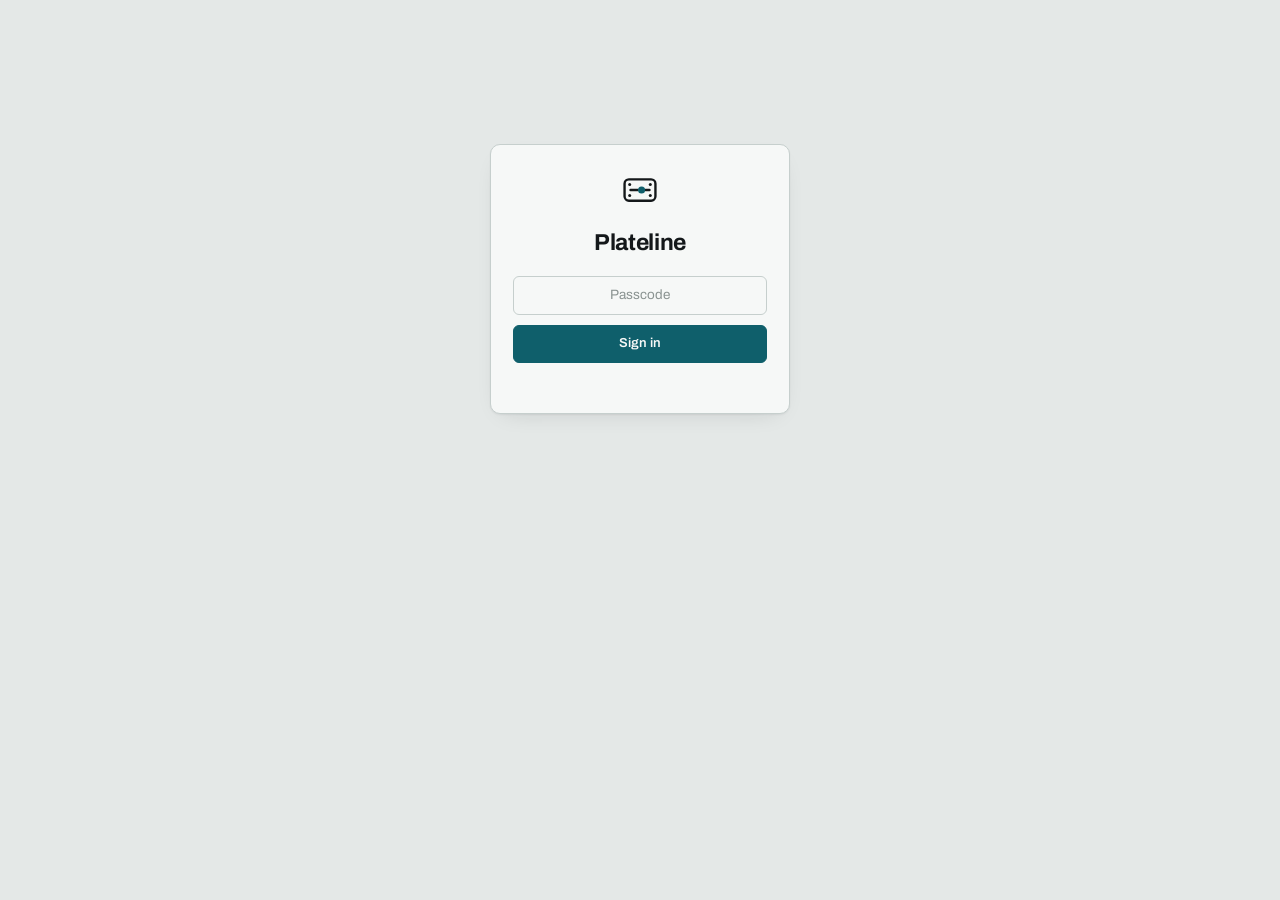
==== commit a16c154f: "Fix phase 0 splitting the board, and add icons The board was drawing five columns headed APPROVAL, W" ====
--- a/index.html
+++ b/index.html
@@ -31,11 +31,11 @@
       <span>Plateline</span>
     </a>
     <nav class="nav" id="nav" aria-label="Sections">
-      <a href="#/today" data-nav="today">Today <span class="pip" id="pip-today"></span></a>
-      <a href="#/board" data-nav="board">Board</a>
-      <a href="#/jobs" data-nav="jobs">Cars</a>
-      <a href="#/clients" data-nav="clients">Clients</a>
-      <a href="#/settings" data-nav="settings">Settings</a>
+      <a href="#/today" data-nav="today"><span class="ico" aria-hidden="true">📋</span>Today <span class="pip" id="pip-today"></span></a>
+      <a href="#/board" data-nav="board"><span class="ico" aria-hidden="true">🗂️</span>Board</a>
+      <a href="#/jobs" data-nav="jobs"><span class="ico" aria-hidden="true">🚗</span>Cars</a>
+      <a href="#/clients" data-nav="clients"><span class="ico" aria-hidden="true">👥</span>Clients</a>
+      <a href="#/settings" data-nav="settings"><span class="ico" aria-hidden="true">⚙️</span>Settings</a>
     </nav>
     <div class="side-foot">
       <span class="who" id="me"></span>
--- a/app.css
+++ b/app.css
@@ -1,3 +1,6 @@
+/* The hidden attribute loses to display:grid on .shell, so state it plainly. */
+[hidden]{display:none !important}
+
 :root{
   --ground:#E4E8E7; --surface:#F6F8F7; --surface-2:#EDF1F0;
   --ink:#14181A; --ink-2:#3D4749; --mute:#66716F; --faint:#8A9391;
@@ -168,24 +171,33 @@
   max-width:220px;overflow:hidden;text-overflow:ellipsis}
 
 /* ---- board ---- */
-.board{overflow-x:auto;padding-bottom:16px;scrollbar-width:thin}
-.cols{display:flex;gap:9px;min-width:min-content;align-items:flex-start}
-.col{flex:0 0 210px;background:var(--surface-2);border:1px solid var(--hair);border-radius:8px;padding:8px}
-.col-h{display:flex;justify-content:space-between;align-items:baseline;gap:8px;padding:0 2px 8px}
-.col-h .n{font-family:"IBM Plex Mono",monospace;font-size:11.5px;color:var(--faint)}
+/* Four phase columns that fill the width. Ten columns holding five cars
+   meant eight of them read "0". */
+.board{padding-bottom:16px}
+.cols{display:grid;gap:10px;align-items:start;
+  grid-template-columns:repeat(auto-fit,minmax(232px,1fr))}
+.col{background:var(--surface-2);border:1px solid var(--hair);border-radius:8px;padding:8px;min-width:0}
+.col-h{display:flex;justify-content:space-between;align-items:baseline;gap:8px;padding:0 2px 2px}
+.col-h .n{font-size:12px;color:var(--faint)}
+.col-sub{font-size:10.5px;color:var(--faint);padding:0 2px 8px;line-height:1.45;
+  border-bottom:1px solid var(--hair);margin-bottom:8px}
 .col.last{background:var(--good-tint);border-color:var(--accent-line)}
 .card{background:var(--surface);border:1px solid var(--hair);border-radius:6px;margin-bottom:6px;
-  transition:border-color .12s}
+  transition:border-color .12s;min-width:0}
 .card:hover{border-color:var(--accent)}
-.card a.open{display:block;padding:9px 10px;text-decoration:none;color:inherit}
+.card.hit{border-color:var(--accent);box-shadow:0 0 0 2px var(--accent-tint)}
+.card a.open{display:block;padding:9px 10px;text-decoration:none;color:inherit;min-width:0}
+.card .stg{display:block;font-size:9.5px;font-weight:700;letter-spacing:.11em;text-transform:uppercase;
+  color:var(--accent);margin-bottom:3px;overflow:hidden;text-overflow:ellipsis;white-space:nowrap}
 .card .car{display:block;font-size:12.5px;font-weight:600;line-height:1.3}
 .card .who{display:block;font-size:11.5px;color:var(--mute);margin-top:2px}
 .card .chips{margin-top:6px}
+.card .chips.facts{margin-top:4px}
 .card .adv{display:block;width:100%;font:inherit;font-size:11.5px;font-weight:600;text-align:left;
   background:none;color:var(--accent);border:0;border-top:1px solid var(--hair);
   padding:6px 10px;cursor:pointer;border-radius:0 0 5px 5px}
 .card .adv:hover{background:var(--accent-tint)}
-.col-empty{font-size:11.5px;color:var(--faint);padding:2px 4px 6px;font-family:"IBM Plex Mono",monospace}
+.col-empty{font-size:11.5px;color:var(--faint);padding:10px 4px 12px;text-align:center}
 
 /* ---- table ---- */
 .tbl{width:100%;border-collapse:collapse;font-size:13px}
@@ -246,6 +258,81 @@
 .toast.on{opacity:1;transform:translateX(-50%) translateY(0)}
 @media(prefers-reduced-motion:reduce){*{transition-duration:.01ms !important}}
 
+/* ---- pipeline strip ---- */
+/* All ten stages with their live counts. Each cell opens the board with
+   that stage highlighted. */
+.pipe{display:grid;gap:2px;margin:0 0 18px;
+  grid-template-columns:repeat(auto-fit,minmax(74px,1fr))}
+.pcell{display:block;text-decoration:none;color:inherit;padding:8px 6px 9px;border-radius:6px;
+  min-width:0;background:var(--surface);border:1px solid var(--hair)}
+.pcell:hover{background:var(--surface-2);border-color:var(--accent-line)}
+.pcell.on{border-color:var(--accent);background:var(--accent-tint)}
+.pcell .pnum{display:block;font-size:19px;font-weight:700;line-height:1.05;color:var(--faint)}
+.pcell.has .pnum{color:var(--ink)}
+.pcell .ptrack{display:block;height:3px;border-radius:2px;background:var(--hair);margin:6px 0 6px}
+.pcell.has .ptrack{background:var(--accent)}
+.pcell .plab{display:block;font-size:10.5px;line-height:1.3;color:var(--mute);
+  overflow:hidden;display:-webkit-box;-webkit-line-clamp:2;-webkit-box-orient:vertical}
+.pcell.has .plab{color:var(--ink-2)}
+@media(max-width:700px){
+  .pipe{grid-auto-flow:column;grid-template-columns:none;grid-auto-columns:96px;
+    overflow-x:auto;scrollbar-width:none;padding-bottom:4px}
+}
+
+/* ---- stage progress ---- */
+.prog{display:flex;align-items:center;gap:6px;margin-top:5px;max-width:150px}
+.ptrk{flex:1;height:3px;border-radius:2px;background:var(--hair);overflow:hidden;min-width:40px}
+.ptrk i{display:block;height:100%;background:var(--accent)}
+.pct{font-size:10px;color:var(--faint);white-space:nowrap}
+
+/* ---- small type used in tables ---- */
+.sub-xs{font-size:11px;color:var(--faint)}
+.none{color:var(--faint)}
+.cnt{font-size:11.5px;color:var(--faint);white-space:nowrap}
+.chip.soft{background:var(--surface-2);color:var(--mute);border:1px solid var(--hair)}
+
+/* ---- clients ---- */
+.clients{display:grid;gap:14px;grid-template-columns:repeat(auto-fill,minmax(370px,1fr));
+  align-items:start}
+@media(max-width:520px){.clients{grid-template-columns:1fr}}
+.cli{background:var(--surface);border:1px solid var(--hair);border-radius:9px;
+  box-shadow:var(--shadow);overflow:hidden;min-width:0}
+.cli > header{display:flex;align-items:center;gap:10px;padding:11px 14px;
+  border-bottom:1px solid var(--hair);background:var(--surface-2)}
+.cli > header .mid{flex:1;min-width:0}
+.cli > header .nm{display:block;font-size:14px;font-weight:700;color:var(--ink);
+  text-decoration:none;overflow:hidden;text-overflow:ellipsis;white-space:nowrap}
+.cli > header .nm:hover{color:var(--accent)}
+.cli > header .sub{display:block;font-size:11.5px;color:var(--mute);
+  overflow:hidden;text-overflow:ellipsis;white-space:nowrap}
+.cts{display:grid;grid-template-columns:repeat(auto-fit,minmax(150px,1fr));
+  gap:1px;background:var(--hair)}
+.ct{display:block;padding:9px 14px;background:var(--surface);text-decoration:none;color:inherit;min-width:0}
+a.ct:hover{background:var(--surface-2)}
+.ct .k{display:block;font-size:9.5px;font-weight:700;letter-spacing:.13em;text-transform:uppercase;
+  color:var(--faint)}
+.ct .v{display:block;font-size:12.5px;color:var(--ink-2);margin-top:1px;
+  overflow:hidden;text-overflow:ellipsis;white-space:nowrap}
+a.ct:hover .v{color:var(--accent)}
+.cwarn{font-size:12px;line-height:1.45;color:var(--ink);background:var(--warn-tint);
+  border-top:1px solid var(--warn);border-bottom:1px solid var(--warn);padding:8px 14px}
+.crows{display:flex;flex-direction:column;border-top:1px solid var(--hair)}
+.crow{display:flex;align-items:flex-start;gap:10px;padding:10px 14px;text-decoration:none;
+  color:inherit;border-bottom:1px solid var(--hair);min-width:0}
+.crow:last-child{border-bottom:0}
+.crow:hover{background:var(--surface-2)}
+.crow .mid{flex:1;min-width:0}
+.crow .nm{display:block;font-size:13px;font-weight:600;color:var(--ink);line-height:1.3;
+  overflow:hidden;display:-webkit-box;-webkit-line-clamp:2;-webkit-box-orient:vertical}
+.crow .sub{display:block;font-size:11px;color:var(--mute);
+  overflow:hidden;text-overflow:ellipsis;white-space:nowrap}
+.crow .rt{display:flex;flex-direction:column;align-items:flex-end;gap:4px;flex:0 0 auto;max-width:46%}
+.crow .rt .chips{justify-content:flex-end}
+.crow .waiting{font-size:10.5px;color:var(--warn);text-align:right;line-height:1.3}
+.cnote{font-size:12.5px;line-height:1.5;color:var(--ink-2);padding:10px 14px;
+  border-top:1px solid var(--hair);background:var(--surface-2)}
+.cnote .lbl{display:block;margin-bottom:2px}
+
 /* ---- client page ---- */
 body.client{background:var(--ground)}
 .cwrap{max-width:640px;margin:0 auto;padding:0 18px 60px}
@@ -264,21 +351,89 @@
 .cnow .v{font-family:"Source Serif 4",Georgia,serif;font-size:23px;font-weight:600;
   line-height:1.2;margin-top:3px}
 .cnow .s{font-family:"IBM Plex Mono",monospace;font-size:11px;color:var(--mute);margin-top:4px}
-.steps{display:flex;list-style:none;margin:18px 0 0;padding:0}
-.step{flex:1;position:relative;padding-top:17px;text-align:center;min-width:0}
-.step::before,.step::after{content:"";position:absolute;top:4px;height:2px;background:var(--hair-2)}
-.step::before{left:0;width:50%} .step::after{right:0;width:50%}
-.step:first-child::before,.step:last-child::after{display:none}
-.step.done::before,.step.done::after,.step.now::before{background:var(--accent)}
-.dot{position:absolute;top:0;left:50%;transform:translateX(-50%);width:10px;height:10px;
-  border-radius:50%;border:2px solid var(--hair-2);background:var(--ground);z-index:1}
-.step.done .dot,.step.now .dot{background:var(--accent);border-color:var(--accent)}
-.step.now .dot{box-shadow:0 0 0 3px var(--accent-tint)}
-.step .t{font-size:10.5px;color:var(--faint);padding:0 2px}
-.step.now .t{color:var(--ink);font-weight:600}
 .cblurb{font-family:"Source Serif 4",Georgia,serif;font-size:15px;line-height:1.6;
   color:var(--ink-2);margin:16px 0 0}
 .cbox{margin-top:12px;font-size:13px;line-height:1.5;border-radius:6px;padding:10px 12px;
   background:var(--surface-2);border:1px solid var(--hair);color:var(--ink-2)}
 .cbox.wait{background:var(--warn-tint);border-color:var(--warn);color:var(--ink)}
 .cbox b{color:var(--ink)}
+
+/* ---- client tracker ---- */
+/* Built to read like a parcel-tracking page: one vertical list, finished
+   steps ticked, the step happening now highlighted. */
+.trk{list-style:none;margin:0;padding:0}
+.tstep{display:flex;gap:12px;position:relative;padding:0 0 4px}
+.tstep::before{content:"";position:absolute;left:8px;top:20px;bottom:-4px;width:2px;
+  background:var(--hair-2)}
+.tstep:last-child::before{display:none}
+.tstep.done::before{background:var(--accent)}
+.tmark{flex:0 0 auto;width:18px;height:18px;border-radius:50%;margin-top:2px;z-index:1;
+  border:2px solid var(--hair-2);background:var(--surface);position:relative}
+.tstep.done .tmark{background:var(--accent);border-color:var(--accent)}
+.tstep.done .tmark::after{content:"";position:absolute;left:4px;top:1px;width:4px;height:8px;
+  border:solid var(--on-accent);border-width:0 2px 2px 0;transform:rotate(42deg)}
+.tstep.now .tmark{background:var(--accent);border-color:var(--accent);
+  box-shadow:0 0 0 4px var(--accent-tint)}
+.tbody{flex:1;min-width:0;padding-bottom:16px}
+.tlab{display:block;font-size:14px;font-weight:600;color:var(--ink-2);line-height:1.35}
+.tstep.todo .tlab{color:var(--faint);font-weight:500}
+.tstep.now .tlab{color:var(--accent);font-size:15.5px;font-weight:700}
+.tsub{display:block;font-size:11.5px;color:var(--faint);margin-top:1px;
+  font-family:"IBM Plex Mono",ui-monospace,monospace}
+.tstep.now .tsub{color:var(--accent)}
+.tnote{display:block;font-family:"Source Serif 4",Georgia,serif;font-size:14.5px;line-height:1.55;
+  color:var(--ink-2);margin-top:8px;background:var(--accent-tint);
+  border-left:3px solid var(--accent);border-radius:0 6px 6px 0;padding:10px 12px}
+
+/* ---- step photos ---- */
+.tshots{display:flex;gap:8px;flex-wrap:wrap;margin-top:10px}
+.shot{position:relative;width:92px;height:92px;padding:0;cursor:pointer;overflow:hidden;
+  border:1px solid var(--hair);border-radius:8px;background:var(--surface-2);
+  display:flex;align-items:center;justify-content:center}
+.shot:hover{border-color:var(--accent)}
+.shot:focus-visible{outline:2px solid var(--accent-hot);outline-offset:2px}
+.shot img{width:100%;height:100%;object-fit:cover;display:block}
+.shot-fall{display:none;font-size:10px;color:var(--mute);padding:6px;text-align:center;
+  word-break:break-word;line-height:1.3}
+.shot.failed img{display:none}
+.shot.failed .shot-fall{display:block}
+@media(max-width:420px){.shot{width:78px;height:78px}}
+
+/* ---- car thumbnails ---- */
+/* A photo of the car next to it wherever it is listed. Falls back to a
+   tinted box, or to whatever the caller passes, when there is no photo. */
+.thumb{position:relative;flex:0 0 auto;overflow:hidden;border-radius:5px;
+  background:var(--surface-2) center/20px no-repeat
+  url("data:image/svg+xml,%3Csvg xmlns='http://www.w3.org/2000/svg' viewBox='0 0 24 24' fill='none' stroke='%238A9391' stroke-width='1.5'%3E%3Crect x='3' y='5' width='18' height='14' rx='2'/%3E%3Ccircle cx='8.5' cy='10' r='1.4'/%3E%3Cpath d='M21 16l-5-5-6 6-2-2-5 5'/%3E%3C/svg%3E");
+  border:1px solid var(--hair);display:inline-flex;align-items:center;justify-content:center}
+.thumb img{width:100%;height:100%;object-fit:cover;display:none}
+.thumb.on img{display:block}
+.thumb .fb{font-style:normal;font-size:11px;font-weight:700;color:var(--accent)}
+.thumb.on .fb{display:none}
+/* When a caller supplies its own fallback, drop the photo glyph. */
+.thumb.fbk{background-image:none}
+.thumb.on{background-image:none}
+.thumb.sm{width:34px;height:34px}
+.thumb.md{width:46px;height:46px}
+.thumb.round,.thumb.round img{border-radius:50%}
+.thumb.round{background-color:var(--accent-tint);border-color:transparent}
+
+/* board card: photo beside the text */
+.card a.open{display:flex;gap:9px;align-items:flex-start}
+.card a.open .tx{flex:1;min-width:0}
+
+/* cars table: photo beside the car name */
+.cellrow{display:flex;gap:9px;align-items:center}
+.cellrow .tx{min-width:0}
+
+/* clients: photo on each car row */
+.crow .thumb{margin-top:1px}
+
+/* ---- icons ---- */
+/* Emoji sit on their own baseline; this keeps them from nudging the text. */
+.ico{display:inline-block;font-size:13px;line-height:1;width:1.15em;margin-right:7px;
+  text-align:center;font-family:"Apple Color Emoji","Segoe UI Emoji","Noto Color Emoji",sans-serif;
+  font-style:normal;flex:0 0 auto}
+.nav a .ico{font-size:14px;margin-right:9px}
+.col-h .lbl{display:flex;align-items:center;min-width:0}
+.col-h .ico{font-size:12px;margin-right:6px}
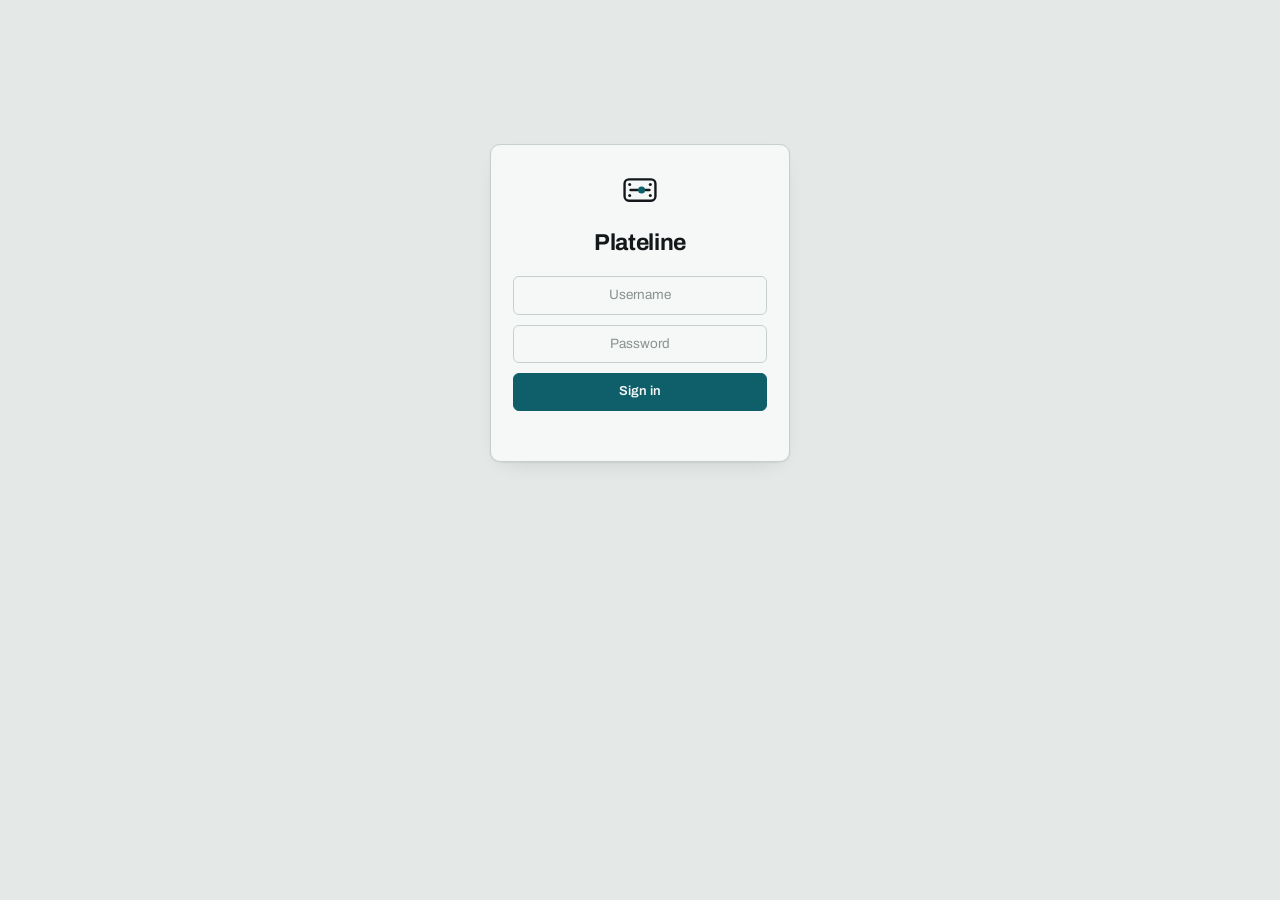
==== commit 331c798e: "feat: username sign-in, and clients paying from the portal Sign-in used to post a passcode and nothi" ====
--- a/index.html
+++ b/index.html
@@ -18,7 +18,8 @@
   <form class="box" id="gate-form">
     <svg class="mark" width="38" height="38" viewBox="0 0 48 48" fill="none" aria-hidden="true"><rect x="4.5" y="10.5" width="39" height="27" rx="5.5" stroke="currentColor" stroke-width="3"/><circle cx="11" cy="17" r="1.9" fill="currentColor"/><circle cx="37" cy="17" r="1.9" fill="currentColor"/><circle cx="11" cy="31" r="1.9" fill="currentColor"/><circle cx="37" cy="31" r="1.9" fill="currentColor"/><path d="M12 24h9" stroke="currentColor" stroke-width="3" stroke-linecap="round"/><path d="M31 24h5" stroke="currentColor" stroke-width="3" stroke-linecap="round"/><circle cx="26" cy="24" r="4.5" fill="var(--accent)"/></svg>
     <h1>Plateline</h1>
-    <input id="pc" type="password" placeholder="Passcode" autocomplete="current-password" aria-label="Passcode">
+    <input id="un" type="text" placeholder="Username" autocomplete="username" autocapitalize="none" autocorrect="off" spellcheck="false" aria-label="Username">
+    <input id="pc" type="password" placeholder="Password" autocomplete="current-password" aria-label="Password">
     <button class="btn" type="submit">Sign in</button>
     <p class="err" id="gate-err"></p>
   </form>
@@ -35,6 +36,7 @@
       <a href="#/board" data-nav="board"><span class="ico" aria-hidden="true">🗂️</span>Board</a>
       <a href="#/jobs" data-nav="jobs"><span class="ico" aria-hidden="true">🚗</span>Cars</a>
       <a href="#/clients" data-nav="clients"><span class="ico" aria-hidden="true">👥</span>Clients</a>
+      <a href="#/money" data-nav="money"><span class="ico" aria-hidden="true">💳</span>Money <span class="pip" id="pip-money"></span></a>
       <a href="#/settings" data-nav="settings"><span class="ico" aria-hidden="true">⚙️</span>Settings</a>
     </nav>
     <div class="side-foot">
